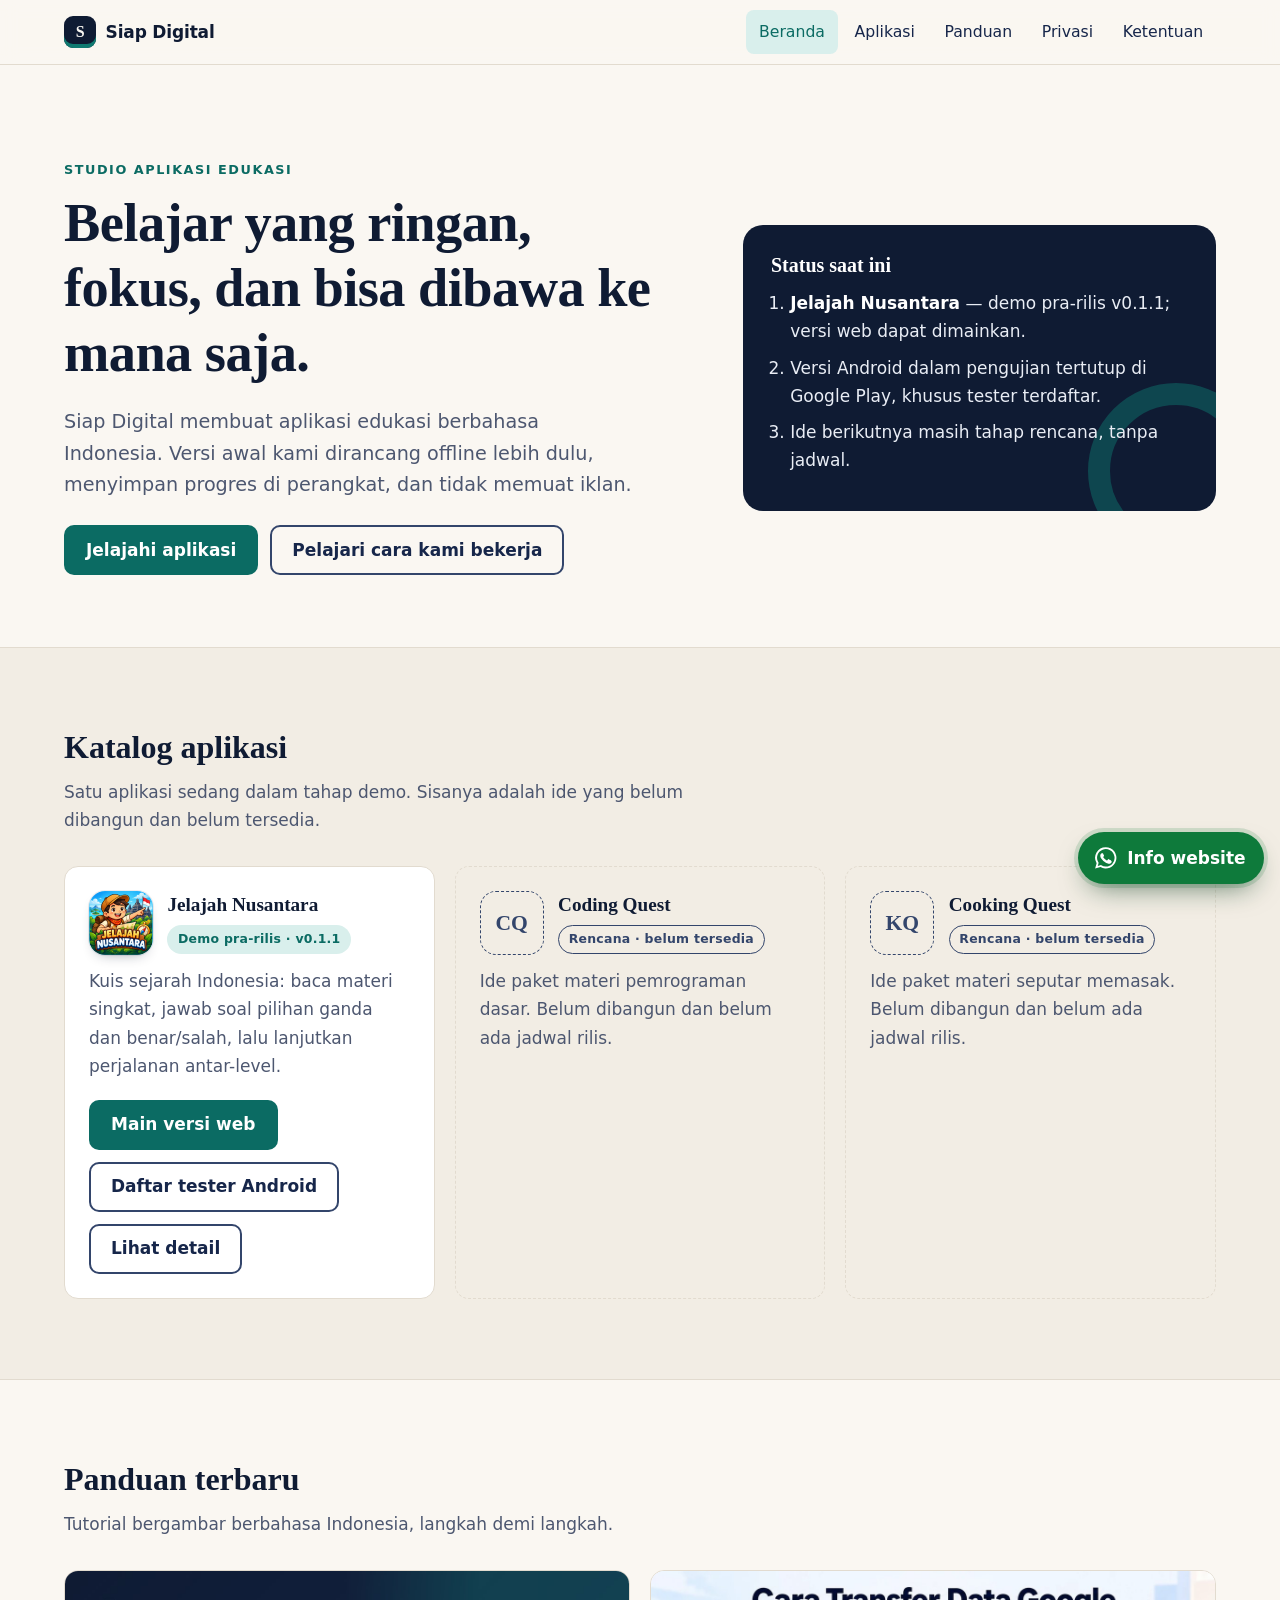
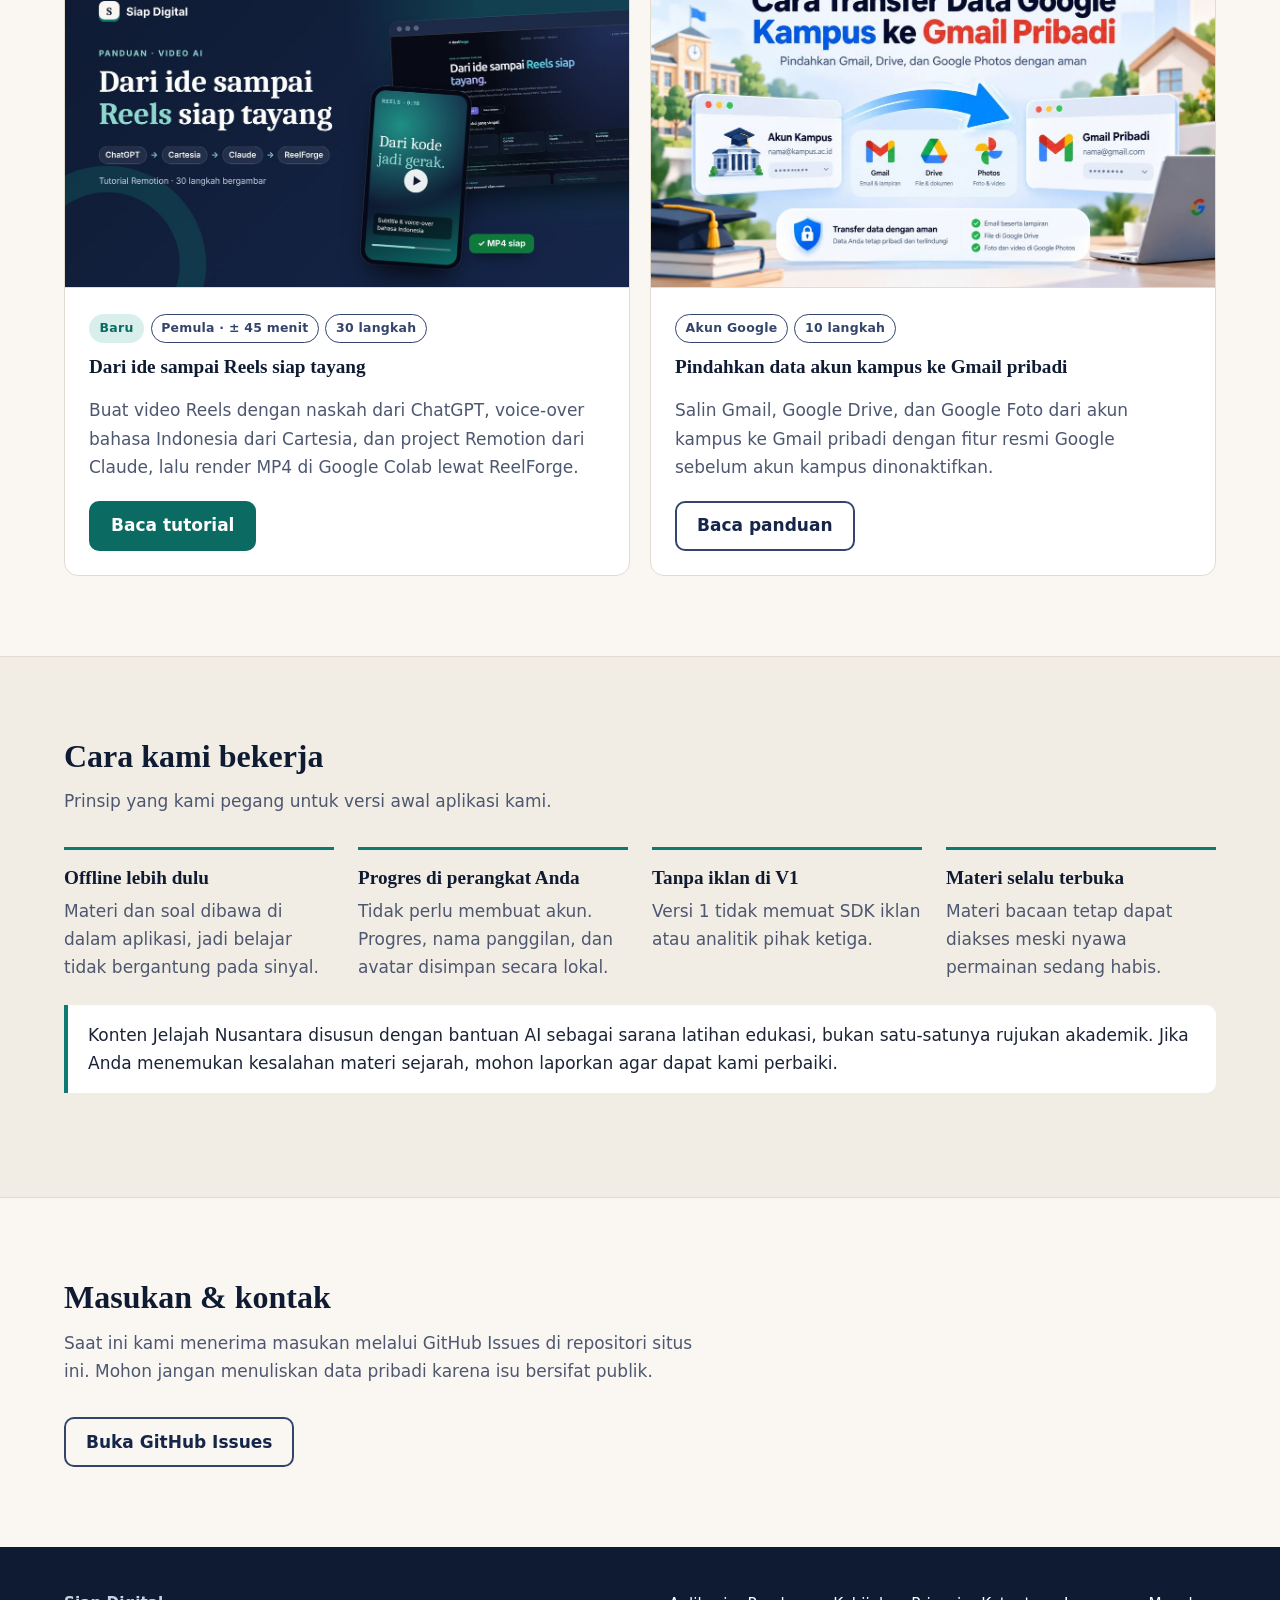
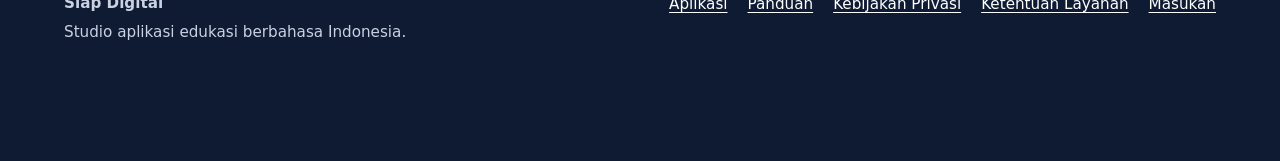
==== index.html @ 20dbc019 "Add Remotion ReelForge tutorial and guide hub Port the illustrated tutorial from sodikinnaa/remotion" ====
<!doctype html>
<html lang="id">
<head>
  <meta charset="utf-8">
  <meta name="viewport" content="width=device-width, initial-scale=1">
  <title>Siap Digital — Studio aplikasi edukasi</title>
  <meta name="description" content="Siap Digital membangun aplikasi edukasi yang ringan, bisa dipakai offline, dan tanpa iklan pada versi awalnya. Aplikasi pertama: Jelajah Nusantara, versi web dapat dimainkan; versi Android dalam pengujian tertutup.">
  <meta name="theme-color" content="#0f1b33">
  <link rel="icon" href="assets/img/favicon.svg" type="image/svg+xml">
  <link rel="stylesheet" href="assets/css/style.css">
  <script src="assets/js/main.js" defer></script>
</head>
<body>
  <a class="skip-link" href="#konten">Lewati ke konten</a>

  <header class="site-header">
    <nav class="container nav" aria-label="Navigasi utama">
      <a class="brand" href="./"><span class="brand-mark" aria-hidden="true">S</span>Siap Digital</a>
      <button class="nav-toggle" type="button" aria-expanded="false" aria-controls="nav-links">Menu</button>
      <ul class="nav-links" id="nav-links">
        <li><a href="./" aria-current="page">Beranda</a></li>
        <li><a href="apps/">Aplikasi</a></li>
        <li><a href="panduan/">Panduan</a></li>
        <li><a href="privacy/">Privasi</a></li>
        <li><a href="terms/">Ketentuan</a></li>
      </ul>
    </nav>
  </header>

  <main id="konten">
    <section class="hero">
      <div class="container hero-grid">
        <div>
          <span class="eyebrow">Studio aplikasi edukasi</span>
          <h1>Belajar yang ringan, fokus, dan bisa dibawa ke mana saja.</h1>
          <p class="lead">Siap Digital membuat aplikasi edukasi berbahasa Indonesia. Versi awal kami dirancang offline lebih dulu, menyimpan progres di perangkat, dan tidak memuat iklan.</p>
          <div class="btn-row">
            <a class="btn btn-primary" href="apps/">Jelajahi aplikasi</a>
            <a class="btn btn-secondary" href="#cara-kami-bekerja">Pelajari cara kami bekerja</a>
          </div>
        </div>
        <aside class="hero-panel" aria-labelledby="status-heading">
          <h2 id="status-heading">Status saat ini</h2>
          <ol>
            <li><strong>Jelajah Nusantara</strong> — demo pra-rilis v0.1.1; versi web dapat dimainkan.</li>
            <li>Versi Android dalam pengujian tertutup di Google Play, khusus tester terdaftar.</li>
            <li>Ide berikutnya masih tahap rencana, tanpa jadwal.</li>
          </ol>
        </aside>
      </div>
    </section>

    <section class="section section-alt" id="aplikasi" aria-labelledby="katalog-heading">
      <div class="container">
        <div class="section-head">
          <h2 id="katalog-heading">Katalog aplikasi</h2>
          <p>Satu aplikasi sedang dalam tahap demo. Sisanya adalah ide yang belum dibangun dan belum tersedia.</p>
        </div>
        <div class="catalogue">
          <article class="card">
            <div class="card-top">
              <img class="app-icon" src="assets/img/jelajah-nusantara-icon-512.png" width="64" height="64" alt="Ikon aplikasi Jelajah Nusantara" loading="lazy" decoding="async">
              <div>
                <h3>Jelajah Nusantara</h3>
                <span class="badge badge-demo">Demo pra-rilis · v0.1.1</span>
              </div>
            </div>
            <p>Kuis sejarah Indonesia: baca materi singkat, jawab soal pilihan ganda dan benar/salah, lalu lanjutkan perjalanan antar-level.</p>
            <div class="btn-row">
              <a class="btn btn-primary" href="https://eduquest.siapdigital.id/">Main versi web</a>
              <a class="btn btn-secondary" href="apps/jelajah-nusantara/#daftar-tester">Daftar tester Android</a>
              <a class="btn btn-secondary" href="apps/jelajah-nusantara/">Lihat detail</a>
            </div>
          </article>

          <article class="card is-planned">
            <div class="card-top">
              <span class="app-mark muted" aria-hidden="true">CQ</span>
              <div>
                <h3>Coding Quest</h3>
                <span class="badge badge-plan">Rencana · belum tersedia</span>
              </div>
            </div>
            <p>Ide paket materi pemrograman dasar. Belum dibangun dan belum ada jadwal rilis.</p>
          </article>

          <article class="card is-planned">
            <div class="card-top">
              <span class="app-mark muted" aria-hidden="true">KQ</span>
              <div>
                <h3>Cooking Quest</h3>
                <span class="badge badge-plan">Rencana · belum tersedia</span>
              </div>
            </div>
            <p>Ide paket materi seputar memasak. Belum dibangun dan belum ada jadwal rilis.</p>
          </article>
        </div>
      </div>
    </section>

    <section class="section" id="panduan" aria-labelledby="panduan-heading">
      <div class="container">
        <div class="section-head">
          <h2 id="panduan-heading">Panduan terbaru</h2>
          <p>Tutorial bergambar berbahasa Indonesia, langkah demi langkah.</p>
        </div>
        <div class="catalogue">
          <article class="card guide-card">
            <img src="assets/img/panduan/remotion-reelforge/sampul-remotion-reelforge.jpg" width="1200" height="675" alt="Sampul tutorial Remotion: alur ChatGPT, Cartesia, Claude, dan ReelForge menjadi video Reels" loading="lazy" decoding="async">
            <div class="guide-card-body">
              <ul class="guide-meta" aria-label="Info panduan">
                <li><span class="badge badge-demo">Baru</span></li>
                <li><span class="badge badge-plan">Pemula · ± 45 menit</span></li>
                <li><span class="badge badge-plan">30 langkah</span></li>
              </ul>
              <h3>Dari ide sampai Reels siap tayang</h3>
              <p>Buat video Reels dengan naskah dari ChatGPT, voice-over bahasa Indonesia dari Cartesia, dan project Remotion dari Claude, lalu render MP4 di Google Colab lewat ReelForge.</p>
              <div class="btn-row">
                <a class="btn btn-primary" href="panduan/remotion-reelforge/">Baca tutorial</a>
              </div>
            </div>
          </article>

          <article class="card guide-card">
            <img src="assets/img/panduan/transfer-konten-google/sampul-transfer-konten-google.jpg" width="1200" height="675" alt="Sampul panduan: data Gmail, Drive, dan Photos berpindah dari akun kampus ke Gmail pribadi" loading="lazy" decoding="async">
            <div class="guide-card-body">
              <ul class="guide-meta" aria-label="Info panduan">
                <li><span class="badge badge-plan">Akun Google</span></li>
                <li><span class="badge badge-plan">10 langkah</span></li>
              </ul>
              <h3>Pindahkan data akun kampus ke Gmail pribadi</h3>
              <p>Salin Gmail, Google Drive, dan Google Foto dari akun kampus ke Gmail pribadi dengan fitur resmi Google sebelum akun kampus dinonaktifkan.</p>
              <div class="btn-row">
                <a class="btn btn-secondary" href="panduan/transfer-konten-google/">Baca panduan</a>
              </div>
            </div>
          </article>
        </div>
      </div>
    </section>

    <section class="section section-alt" id="cara-kami-bekerja" aria-labelledby="cara-heading">
      <div class="container">
        <div class="section-head">
          <h2 id="cara-heading">Cara kami bekerja</h2>
          <p>Prinsip yang kami pegang untuk versi awal aplikasi kami.</p>
        </div>
        <ul class="principles">
          <li>
            <h3>Offline lebih dulu</h3>
            <p>Materi dan soal dibawa di dalam aplikasi, jadi belajar tidak bergantung pada sinyal.</p>
          </li>
          <li>
            <h3>Progres di perangkat Anda</h3>
            <p>Tidak perlu membuat akun. Progres, nama panggilan, dan avatar disimpan secara lokal.</p>
          </li>
          <li>
            <h3>Tanpa iklan di V1</h3>
            <p>Versi 1 tidak memuat SDK iklan atau analitik pihak ketiga.</p>
          </li>
          <li>
            <h3>Materi selalu terbuka</h3>
            <p>Materi bacaan tetap dapat diakses meski nyawa permainan sedang habis.</p>
          </li>
        </ul>
        <div class="callout">
          <p>Konten Jelajah Nusantara disusun dengan bantuan AI sebagai sarana latihan edukasi, bukan satu-satunya rujukan akademik. Jika Anda menemukan kesalahan materi sejarah, mohon laporkan agar dapat kami perbaiki.</p>
        </div>
      </div>
    </section>

    <section class="section" id="kontak" aria-labelledby="kontak-heading">
      <div class="container">
        <div class="section-head">
          <h2 id="kontak-heading">Masukan &amp; kontak</h2>
          <p>Saat ini kami menerima masukan melalui GitHub Issues di repositori situs ini. Mohon jangan menuliskan data pribadi karena isu bersifat publik.</p>
        </div>
        <a class="btn btn-secondary" href="https://github.com/sodikinnaa/siapdigital.id/issues">Buka GitHub Issues</a>
      </div>
    </section>
  </main>

  <a class="wa-float" href="https://wa.me/62895353557327?text=Halo%20Admin%20Siap%20Digital%2C%20saya%20ingin%20informasi%20lebih%20lanjut%20terkait%20website%20siapdigital.id." target="_blank" rel="noopener" aria-label="Chat WhatsApp Siap Digital untuk info website"><svg class="wa-icon" viewBox="0 0 24 24" aria-hidden="true" focusable="false"><path fill="currentColor" d="M12 2a10 10 0 0 0-8.6 15.1L2 22l5-1.3A10 10 0 1 0 12 2Zm0 18.2a8.2 8.2 0 0 1-4.2-1.2l-.3-.2-3 .8.8-2.9-.2-.3A8.2 8.2 0 1 1 12 20.2Zm4.5-6.1c-.2-.1-1.5-.7-1.7-.8-.2-.1-.4-.1-.6.1l-.8 1c-.1.2-.3.2-.5.1a6.7 6.7 0 0 1-3.3-2.9c-.2-.4.2-.4.7-1.3.1-.2 0-.3 0-.4l-.8-1.8c-.2-.5-.4-.4-.6-.4h-.5a1 1 0 0 0-.7.3 3 3 0 0 0-.9 2.2 5.2 5.2 0 0 0 1.1 2.7 11.8 11.8 0 0 0 4.5 4c1.7.7 2.3.8 3.2.6.5-.1 1.5-.6 1.7-1.2.2-.6.2-1.1.1-1.2l-.5-.3Z"/></svg><span class="wa-float-text">Info website</span></a>

  <footer class="site-footer">
    <div class="container footer-grid">
      <div>
        <p><strong>Siap Digital</strong></p>
        <p>Studio aplikasi edukasi berbahasa Indonesia.</p>
      </div>
      <ul class="footer-links">
        <li><a href="apps/">Aplikasi</a></li>
        <li><a href="panduan/">Panduan</a></li>
        <li><a href="privacy/">Kebijakan Privasi</a></li>
        <li><a href="terms/">Ketentuan Layanan</a></li>
        <li><a href="https://github.com/sodikinnaa/siapdigital.id/issues">Masukan</a></li>
      </ul>
    </div>
  </footer>
</body>
</html>
---- assets/css/style.css ----
/* Siap Digital — stylesheet tanpa dependensi */
:root {
  --navy-900: #0f1b33;
  --navy-800: #16264a;
  --navy-600: #33456b;
  --ink: #1b2436;
  --muted: #4d5770;
  --paper: #faf7f2;
  --paper-2: #f2ede4;
  --line: #e2dbcf;
  --teal-700: #0b6b63;
  --teal-600: #0f7a71;
  --teal-100: #d9efec;
  --amber-100: #fbefd5;
  --amber-800: #7a4b00;
  --radius: 14px;
  --max: 72rem;
  --font: system-ui, -apple-system, "Segoe UI", Roboto, "Noto Sans", Ubuntu, sans-serif;
  --serif: Georgia, "Iowan Old Style", "Times New Roman", serif;
}

*, *::before, *::after { box-sizing: border-box; }
html { -webkit-text-size-adjust: 100%; scroll-behavior: smooth; scroll-padding-top: 5rem; }
@media (prefers-reduced-motion: reduce) { html { scroll-behavior: auto; } * { transition: none !important; } }

body {
  margin: 0;
  font-family: var(--font);
  font-size: 1.0625rem;
  line-height: 1.65;
  color: var(--ink);
  background: var(--paper);
  overflow-wrap: break-word;
}

img { max-width: 100%; height: auto; display: block; }
a { color: var(--teal-700); text-underline-offset: 3px; }
a:hover { color: var(--navy-800); }
:focus-visible { outline: 3px solid var(--teal-600); outline-offset: 3px; border-radius: 4px; }
/* Permukaan navy: cincin fokus terang (teal-100 di atas navy-900 ≈ 14:1) */
.site-footer :focus-visible,
.hero-panel :focus-visible { outline-color: var(--teal-100); }

.sr-only {
  position: absolute !important; width: 1px; height: 1px; padding: 0; margin: -1px;
  overflow: hidden; clip: rect(0, 0, 0, 0); clip-path: inset(50%); white-space: nowrap; border: 0;
}

h1, h2, h3 { font-family: var(--serif); color: var(--navy-900); line-height: 1.2; font-weight: 700; }
h1 { font-size: clamp(2.1rem, 5vw, 3.4rem); letter-spacing: -0.01em; margin: 0 0 1rem; }
h2 { font-size: clamp(1.5rem, 3vw, 2rem); margin: 0 0 .75rem; }
h3 { font-size: 1.2rem; margin: 0 0 .5rem; }

.container { width: min(100% - 2.5rem, var(--max)); margin-inline: auto; }
.narrow { width: min(100% - 2.5rem, 46rem); margin-inline: auto; }

.skip-link {
  position: absolute; left: 1rem; top: -4rem; z-index: 100;
  background: var(--navy-900); color: #fff; padding: .6rem 1rem; border-radius: 8px;
}
.skip-link:focus { top: 1rem; color: #fff; }

/* Header & navigasi */
.site-header {
  position: sticky; top: 0; z-index: 50;
  background: rgba(250, 247, 242, .94);
  backdrop-filter: saturate(150%) blur(8px);
  border-bottom: 1px solid var(--line);
}
.nav {
  display: flex; flex-wrap: wrap; align-items: center; justify-content: space-between;
  gap: .25rem 1rem; min-height: 4rem; padding-block: .25rem;
}
.brand { display: inline-flex; align-items: center; gap: .6rem; font-weight: 700; color: var(--navy-900); text-decoration: none; letter-spacing: -.01em; }
.brand-mark {
  width: 2rem; height: 2rem; border-radius: 9px; display: grid; place-items: center;
  background: var(--navy-900); color: var(--paper); font-family: var(--serif); font-size: 1rem;
  box-shadow: inset 0 -4px 0 var(--teal-600);
}
.nav-toggle {
  display: none; background: none; border: 1px solid var(--navy-600); border-radius: 8px;
  min-height: 44px; min-width: 44px; padding: .45rem .9rem; font: inherit; font-weight: 600;
  color: var(--navy-900); cursor: pointer;
}
.nav-toggle[aria-expanded="true"] { background: var(--paper-2); }
.nav-links { display: flex; flex-wrap: wrap; gap: .25rem; list-style: none; margin: 0; padding: 0; }
.nav-links a {
  display: flex; align-items: center; min-height: 44px; padding: .5rem .8rem; border-radius: 8px;
  color: var(--navy-800); text-decoration: none; font-weight: 500; font-size: .98rem; line-height: 1.3;
}
.nav-links a:hover { background: var(--paper-2); }
.nav-links a[aria-current="page"] { background: var(--teal-100); color: var(--teal-700); }

/* Dropdown di-anchor ke .site-header (position: sticky = elemen terposisi),
   sehingga lebarnya penuh selebar viewport dan muncul tepat di bawah header. */
@media (max-width: 760px) {
  .js .nav-toggle { display: inline-flex; align-items: center; }
  .js .nav-links {
    display: none; position: absolute; left: 0; right: 0; top: 100%;
    flex-direction: column; flex-wrap: nowrap; gap: .15rem;
    padding: .5rem 1.25rem 1rem; background: var(--paper);
    border-bottom: 1px solid var(--line);
    box-shadow: 0 14px 24px -18px rgba(15, 27, 51, .45);
  }
  .js .nav-links.open { display: flex; }
}

/* Tombol */
.btn {
  display: inline-flex; align-items: center; justify-content: center; gap: .5rem;
  padding: .8rem 1.25rem; border-radius: 10px; font-weight: 600; text-decoration: none;
  border: 2px solid transparent; line-height: 1.2; min-height: 44px; text-align: center;
}
.btn-primary { background: var(--teal-700); color: #fff; }
.btn-primary:hover { background: var(--navy-800); color: #fff; }
.btn-secondary { background: transparent; color: var(--navy-800); border-color: var(--navy-600); }
.btn-secondary:hover { background: var(--navy-900); color: #fff; border-color: var(--navy-900); }
.btn-row { display: flex; flex-wrap: wrap; gap: .75rem; margin-top: 1.5rem; }

/* Hero */
.hero { padding: clamp(3rem, 8vw, 6rem) 0 clamp(2.5rem, 6vw, 4.5rem); }
.hero-grid { display: grid; grid-template-columns: 1.3fr 1fr; gap: clamp(2rem, 5vw, 4rem); align-items: center; }
.eyebrow {
  display: block; font-size: .8rem; font-weight: 700; letter-spacing: .12em; text-transform: uppercase;
  line-height: 1.4; color: var(--teal-700); margin: 0 0 .75rem;
}
.lead { font-size: 1.2rem; color: var(--muted); max-width: 36rem; }
.hero-panel {
  background: var(--navy-900); color: #e9edf5; border-radius: 20px; padding: 1.75rem;
  position: relative; overflow: hidden;
}
.hero-panel::after {
  content: ""; position: absolute; right: -3rem; bottom: -3rem; width: 11rem; height: 11rem;
  border-radius: 50%; border: 22px solid rgba(15, 122, 113, .45);
}
.hero-panel h2 { color: #fff; font-size: 1.25rem; }
.hero-panel ol { margin: 0; padding-left: 1.2rem; position: relative; z-index: 1; }
.hero-panel li { margin: .55rem 0; }
.hero-panel li strong { color: #fff; }
@media (max-width: 860px) { .hero-grid { grid-template-columns: 1fr; } }

/* Section */
.section { padding: clamp(3rem, 7vw, 5rem) 0; border-top: 1px solid var(--line); }
.section-alt { background: var(--paper-2); }
.section-head { max-width: 40rem; margin-bottom: 2rem; }
.section-head p { color: var(--muted); margin: 0; }

/* Katalog */
/* auto-fit: 3 kartu mengisi lebar penuh di desktop (auto-fill menyisakan kolom kosong ke-4 di ~1280px) */
.catalogue { display: grid; gap: 1.25rem; grid-template-columns: repeat(auto-fit, minmax(min(17rem, 100%), 1fr)); }
.card {
  background: #fff; border: 1px solid var(--line); border-radius: var(--radius); padding: 1.5rem;
  display: flex; flex-direction: column; gap: .75rem;
}
.card.is-planned { background: transparent; border-style: dashed; }
/* wrap: di kartu sempit (~360px) badge nowrap tidak muat di samping ikon, jadi turun ke bawah */
.card-top { display: flex; flex-wrap: wrap; align-items: center; gap: .9rem; }
/* .doc .card h2 mengalahkan .doc h2 (apps/index.html memakai main.doc) */
.card h2, .card h3, .doc .card h2 { font-size: 1.2rem; margin: 0 0 .4rem; }
.card p { margin: 0; color: var(--muted); }
.card .btn-row { margin-top: auto; padding-top: .5rem; }

.app-mark {
  flex: none; width: 4rem; height: 4rem; border-radius: 16px; display: grid; place-items: center;
  font-family: var(--serif); font-weight: 700; font-size: 1.35rem; color: #fff;
  background: linear-gradient(140deg, var(--teal-600), var(--navy-800));
  box-shadow: inset 0 -5px 0 rgba(0, 0, 0, .18);
}
.app-mark.lg { width: 7rem; height: 7rem; border-radius: 26px; font-size: 2.3rem; }
.app-mark.muted { background: var(--paper-2); color: var(--navy-600); border: 1px dashed var(--navy-600); box-shadow: none; }
/* Ikon aplikasi asli (identitas aplikasi, bukan logo Siap Digital) */
.app-icon {
  flex: none; width: 4rem; height: 4rem; border-radius: 16px; object-fit: cover;
  box-shadow: 0 0 0 1px rgba(15, 27, 51, .08), 0 6px 14px -8px rgba(15, 27, 51, .45);
}
.app-icon.lg { width: 7rem; height: 7rem; border-radius: 26px; }

.badge {
  display: inline-block; font-size: .78rem; font-weight: 700; letter-spacing: .02em;
  padding: .2rem .6rem; border-radius: 999px; border: 1px solid currentColor; white-space: nowrap;
}
.badge-demo { color: var(--teal-700); background: var(--teal-100); border-color: transparent; }
.badge-plan { color: var(--navy-600); }
.badge-warn { color: var(--amber-800); background: var(--amber-100); border-color: transparent; }

/* Prinsip */
.principles { display: grid; gap: 1.5rem; grid-template-columns: repeat(auto-fit, minmax(14rem, 1fr)); list-style: none; padding: 0; margin: 0; }
.principles li { border-top: 3px solid var(--teal-600); padding-top: 1rem; }
.principles p { margin: 0; color: var(--muted); }

/* Callout & placeholder */
.callout {
  border-left: 4px solid var(--teal-600); background: #fff; padding: 1rem 1.25rem;
  border-radius: 0 10px 10px 0; margin: 1.5rem 0;
}
.callout.warn { border-left-color: #b26b00; background: var(--amber-100); }
.callout p:last-child { margin-bottom: 0; }
.callout p:first-child { margin-top: 0; }
.placeholder {
  background: var(--amber-100); color: var(--amber-800); font-weight: 700;
  padding: .05rem .4rem; border-radius: 4px; border: 1px dashed #b26b00;
}

/* Dokumen hukum / prosa */
.doc { padding: clamp(2.5rem, 6vw, 4rem) 0 4rem; }
.doc h2 { margin-top: 2.5rem; font-size: 1.45rem; }
.doc h3 { margin-top: 1.5rem; }
.doc ul, .doc ol { padding-left: 1.3rem; }
.doc li { margin: .35rem 0; }
.doc p, .doc li, .doc dd, .toc a { overflow-wrap: anywhere; }
.meta { color: var(--muted); font-size: .95rem; }
.toc { background: #fff; border: 1px solid var(--line); border-radius: var(--radius); padding: 1rem 1.25rem; margin: 1.5rem 0; }
.toc ol { margin: .25rem 0 0; }

table { width: 100%; border-collapse: collapse; margin: 1rem 0; font-size: .97rem; background: #fff; }
th, td { text-align: left; padding: .65rem .75rem; border: 1px solid var(--line); vertical-align: top; }
th { background: var(--paper-2); color: var(--navy-900); }
caption { text-align: left; }
.table-wrap { overflow-x: auto; margin: 1rem 0; }
.table-wrap table { margin: 0; min-width: 18rem; }

/* Halaman aplikasi */
.app-hero { display: flex; gap: 1.5rem; align-items: center; flex-wrap: wrap; margin-bottom: 1rem; }
.feature-graphic { margin: 1.75rem 0; }
.feature-graphic img {
  width: 100%; aspect-ratio: 1024 / 500; object-fit: cover;
  border-radius: var(--radius); border: 1px solid var(--line); background: var(--paper-2);
}
.feature-graphic figcaption { margin-top: .5rem; color: var(--muted); font-size: .9rem; }
.facts { display: grid; grid-template-columns: max-content 1fr; gap: .4rem 1.25rem; margin: 1.5rem 0; }
.facts dt { font-weight: 700; color: var(--navy-900); }
.facts dd { margin: 0; color: var(--muted); min-width: 0; }
@media (max-width: 520px) { .facts { grid-template-columns: 1fr; } .facts dd { margin-bottom: .5rem; } }

/* Formulir tester: atribut hidden harus menang atas display milik komponen */
[hidden] { display: none !important; }
.tester { margin-top: 2.5rem; padding-top: .5rem; border-top: 1px solid var(--line); }
.steps li { margin: .5rem 0; }
.tester-form {
  display: grid; gap: 1.25rem; margin: 1.5rem 0; padding: 1.5rem;
  background: #fff; border: 1px solid var(--line); border-radius: var(--radius);
}
.field { display: grid; gap: .35rem; }
.field label { font-weight: 700; color: var(--navy-900); }
.field .req, .field .opt { font-weight: 500; color: var(--muted); }
.field input, .field textarea {
  width: 100%; min-height: 44px; padding: .65rem .8rem; font: inherit; color: var(--ink);
  background: #fff; border: 1px solid var(--navy-600); border-radius: 10px;
}
.field textarea { resize: vertical; min-height: 7rem; }
.field input[aria-invalid="true"] { border: 2px solid #a12a1f; }
.field-help, .form-note { margin: 0; color: var(--muted); font-size: .93rem; }
.field-error { margin: 0; color: #a12a1f; font-weight: 600; font-size: .93rem; }
.tester-form .btn { justify-self: start; cursor: pointer; font: inherit; font-weight: 600; }
.form-status p { margin: 0; }
@media (max-width: 520px) { .tester-form { padding: 1.1rem; } .tester-form .btn { justify-self: stretch; } }

/* Panduan bergambar */
.guide-steps { list-style: none; margin: 0; padding: 0; display: grid; gap: clamp(2.5rem, 6vw, 4rem); }
.guide-step {
  display: grid; grid-template-columns: minmax(0, 1fr) minmax(0, 1.6fr);
  gap: clamp(1.25rem, 4vw, 2.5rem); align-items: start;
}
.guide-text { min-width: 0; }
.guide-text p { margin: 0 0 .75rem; }
.step-no {
  display: inline-grid; place-items: center; width: 2.4rem; height: 2.4rem; margin-bottom: .75rem;
  border-radius: 50%; background: var(--teal-700); color: #fff; font-weight: 700;
}
.step-note { color: var(--muted); font-size: .95rem; }
.guide-shot { margin: 0; min-width: 0; }
.guide-shot a { display: block; border-radius: var(--radius); }
.guide-shot img {
  width: 100%; border-radius: var(--radius); border: 1px solid var(--line); background: #fff;
  box-shadow: 0 14px 28px -20px rgba(15, 27, 51, .55);
}
.guide-shot figcaption { margin-top: .5rem; color: var(--muted); font-size: .9rem; }
code {
  font-family: ui-monospace, SFMono-Regular, Menlo, Consolas, monospace; font-size: .9em;
  background: var(--paper-2); border: 1px solid var(--line); border-radius: 6px; padding: .05rem .35rem;
  overflow-wrap: anywhere;
}
@media (max-width: 860px) { .guide-step { grid-template-columns: 1fr; } }

/* Sampul panduan */
.guide-cover { margin-top: clamp(2rem, 5vw, 3rem); margin-bottom: 0; }
.guide-cover img {
  width: 100%; border-radius: 20px; border: 1px solid var(--line); background: var(--paper-2);
  box-shadow: 0 24px 40px -28px rgba(15, 27, 51, .6);
}

/* Panduan: beberapa tangkapan layar per langkah, catatan di dalam langkah */
.guide-media { display: grid; gap: 1.25rem; min-width: 0; }
/* Dua tangkapan layar: teks langkah tetap terlihat saat gambar digulir (desktop) */
@media (min-width: 861px) {
  .guide-step:has(> .guide-media) > .guide-text { position: sticky; top: 5.5rem; }
}
.guide-text .callout { margin: .25rem 0 .75rem; font-size: .97rem; }
.guide-text .callout p { margin: 0; }

/* Kebutuhan tutorial: lima kolom muat dalam satu baris di desktop */
.principles.requirements { grid-template-columns: repeat(auto-fit, minmax(min(11.5rem, 100%), 1fr)); }

/* Alur produksi */
.flow {
  list-style: none; margin: 0; padding: 0; display: grid; gap: 1rem;
  grid-template-columns: repeat(auto-fit, minmax(min(13rem, 100%), 1fr));
}
.flow li {
  background: #fff; border: 1px solid var(--line); border-top: 4px solid var(--teal-600);
  border-radius: var(--radius); padding: 1.25rem;
}
.flow-label {
  display: block; margin-bottom: .35rem; font-size: .78rem; font-weight: 700;
  letter-spacing: .1em; text-transform: uppercase; color: var(--teal-700);
}
.flow h3 { margin: 0 0 .35rem; }
.flow p { margin: 0; color: var(--muted); }

/* Daftar isi panduan */
.guide-toc {
  list-style: none; margin: 0; padding: 0; display: grid; gap: .75rem;
  grid-template-columns: repeat(auto-fit, minmax(min(16rem, 100%), 1fr));
}
.guide-toc a {
  display: grid; align-content: start; gap: .15rem; height: 100%; padding: .9rem 1.1rem; border-radius: var(--radius);
  background: #fff; border: 1px solid var(--line); color: var(--navy-900); text-decoration: none;
}
.guide-toc a:hover { border-color: var(--teal-600); background: var(--teal-100); color: var(--navy-900); }
.toc-part { font-size: .78rem; font-weight: 700; letter-spacing: .08em; text-transform: uppercase; color: var(--teal-700); }
.toc-title { font-weight: 700; line-height: 1.35; }
.toc-steps { font-size: .9rem; color: var(--muted); }
.back-link { display: inline-flex; align-items: center; min-height: 44px; margin-top: 1.5rem; font-weight: 600; }

/* Kartu panduan (beranda & katalog panduan) */
.guide-card { padding: 0; overflow: hidden; gap: 0; }
.guide-card > img { width: 100%; aspect-ratio: 16 / 9; object-fit: cover; background: var(--paper-2); border-bottom: 1px solid var(--line); }
.guide-card-body { display: flex; flex-direction: column; gap: .75rem; flex: 1; padding: 1.5rem; }
/* .card .guide-meta mengalahkan .doc ul / .doc li (panduan/index.html memakai main.doc) */
.card .guide-meta { display: flex; flex-wrap: wrap; gap: .4rem; list-style: none; margin: 0; padding: 0; }
.card .guide-meta li { margin: 0; }

/* Iklan */
.btn-wa { background: #0e7a3b; color: #fff; }
.btn-wa:hover { background: #0a5c2c; color: #fff; }
.wa-icon { width: 1.25rem; height: 1.25rem; flex: none; }
.promo-card {
  display: grid; gap: .75rem; justify-items: start; max-width: 44rem; margin-inline: auto;
  padding: clamp(1.25rem, 4vw, 2rem); background: #fff;
  border: 1px solid var(--line); border-top: 4px solid #0e7a3b; border-radius: var(--radius);
}
.promo-card h2, .promo-card p { margin: 0; }
@media (max-width: 520px) { .promo-card .btn { justify-self: stretch; } }

/* Popup iklan: kartu di tengah (desktop), bottom sheet (ponsel) */
.promo-dialog {
  width: min(100% - 2rem, 25rem); max-width: none; max-height: calc(100dvh - 2rem);
  padding: 0; border: 0; border-radius: 24px; overflow: hidden auto;
  background: #fff; color: var(--ink);
  box-shadow: 0 40px 80px -24px rgba(15, 27, 51, .6);
}
.promo-dialog[open] { display: block; animation: promo-pop .32s cubic-bezier(.2, .9, .3, 1.2); }
.promo-dialog::backdrop { background: rgba(15, 27, 51, .55); backdrop-filter: blur(4px); }
.promo-hero {
  height: 7.5rem; display: grid; place-items: center;
  background:
    radial-gradient(circle at 18% 120%, rgba(255, 255, 255, .28) 0 30%, transparent 31%),
    radial-gradient(circle at 92% -20%, rgba(255, 255, 255, .22) 0 28%, transparent 29%),
    linear-gradient(125deg, #1a4fd8 0%, #6a3de8 48%, #0f7a71 100%);
}
.promo-spark { width: 3.6rem; height: 3.6rem; filter: drop-shadow(0 6px 12px rgba(15, 27, 51, .35)); }
.promo-close-form { position: absolute; top: .65rem; right: .65rem; margin: 0; }
.promo-close {
  display: grid; place-items: center; width: 44px; height: 44px; padding: 0;
  border: 0; border-radius: 50%; cursor: pointer;
  background: rgba(255, 255, 255, .92); color: var(--navy-900);
  box-shadow: 0 4px 12px -4px rgba(15, 27, 51, .4);
}
.promo-close svg { width: 1.1rem; height: 1.1rem; }
.promo-close:hover { background: #fff; }
.promo-body { display: grid; gap: .7rem; padding: 1.4rem 1.5rem 1.25rem; }
.promo-body h2 { margin: 0; font-size: clamp(1.45rem, 5vw, 1.75rem); }
.promo-body p { margin: 0; color: var(--muted); }
.promo-tag {
  justify-self: start; font-size: .72rem; font-weight: 700; letter-spacing: .06em; text-transform: uppercase;
  color: var(--amber-800); background: var(--amber-100); padding: .15rem .55rem; border-radius: 999px;
}
.promo-points { list-style: none; margin: .1rem 0 .25rem; padding: 0; display: grid; gap: .4rem; }
.promo-points li { position: relative; padding-left: 1.75rem; font-size: .97rem; }
.promo-points li::before {
  content: ""; position: absolute; left: 0; top: .2rem; width: 1.15rem; height: 1.15rem; border-radius: 50%;
  background: #d9f2e3 url("data:image/svg+xml,%3Csvg xmlns='http://www.w3.org/2000/svg' viewBox='0 0 24 24'%3E%3Cpath d='M6 12.5l4 4 8-9' fill='none' stroke='%230e7a3b' stroke-width='3' stroke-linecap='round' stroke-linejoin='round'/%3E%3C/svg%3E") center / 70% no-repeat;
}
.promo-actions { display: grid; gap: .35rem; margin: 0; }
.promo-actions .btn { width: 100%; font-size: 1.02rem; min-height: 50px; }
.btn-later {
  min-height: 44px; border: 0; background: none; font: inherit; font-weight: 600; font-size: .95rem;
  color: var(--muted); cursor: pointer; border-radius: 10px;
}
.btn-later:hover { color: var(--navy-900); background: var(--paper-2); }
@keyframes promo-pop { from { opacity: 0; transform: translateY(12px) scale(.96); } to { opacity: 1; transform: none; } }
@keyframes promo-up { from { transform: translateY(100%); } to { transform: none; } }

@media (max-width: 560px) {
  .promo-dialog {
    width: 100%; margin: auto 0 0; max-height: 92dvh; border-radius: 24px 24px 0 0;
    padding-bottom: env(safe-area-inset-bottom, 0);
  }
  .promo-dialog[open] { animation: promo-up .34s cubic-bezier(.2, .8, .2, 1); }
  .promo-hero { height: 6rem; }
  .promo-hero::before {
    content: ""; position: absolute; top: .5rem; left: 50%; width: 2.5rem; height: 4px;
    margin-left: -1.25rem; border-radius: 4px; background: rgba(255, 255, 255, .6);
  }
  .promo-body { padding: 1.1rem 1.25rem 1rem; }
}
/* Layar pendek (ponsel miring): ringkas agar tombol WhatsApp tetap terlihat tanpa scroll */
@media (max-height: 520px) {
  .promo-hero { height: 3.25rem; }
  .promo-hero::before { display: none; }
  .promo-spark { width: 1.9rem; height: 1.9rem; }
  .promo-close-form { top: .3rem; right: .4rem; }
  .promo-close { width: 40px; height: 40px; }
  .promo-body { gap: .45rem; padding: .8rem 1.25rem .6rem; }
  .promo-body h2 { font-size: 1.3rem; }
  .promo-points { display: none; }
  .promo-actions .btn { min-height: 44px; }
}
@media (prefers-reduced-motion: reduce) { .promo-dialog[open] { animation: none; } }

/* Tombol WhatsApp melayang (semua halaman) */
.wa-float {
  position: fixed; z-index: 60;
  right: max(1rem, env(safe-area-inset-right, 0px)); bottom: max(1rem, env(safe-area-inset-bottom, 0px));
  display: inline-flex; align-items: center; gap: .55rem; min-height: 52px; padding: .7rem 1.15rem .7rem .95rem;
  border-radius: 999px; background: #0e7a3b; color: #fff; font-weight: 700; text-decoration: none;
  box-shadow: 0 12px 28px -10px rgba(10, 60, 30, .65), 0 0 0 4px rgba(14, 122, 59, .15);
  transition: transform .18s ease, background-color .18s ease;
}
.wa-float .wa-icon { width: 1.6rem; height: 1.6rem; }
.wa-float:hover { background: #0a5c2c; color: #fff; transform: translateY(-2px); }
.wa-float:focus-visible { outline-color: var(--navy-900); }
/* Ruang di bawah footer agar tombol tidak menutupi tautan terakhir */
body .site-footer { padding-bottom: 7rem; }
@media (max-width: 520px) {
  .wa-float { width: 56px; height: 56px; min-height: 0; padding: 0; justify-content: center; }
  .wa-float-text { display: none; }
  .wa-float .wa-icon { width: 1.9rem; height: 1.9rem; }
}

/* Footer */
.site-footer { background: var(--navy-900); color: #c9d1e2; padding: 2.5rem 0; font-size: .95rem; }
.site-footer a { color: #fff; }
.footer-grid { display: flex; flex-wrap: wrap; gap: 1.5rem 3rem; justify-content: space-between; }
.footer-links { list-style: none; margin: 0; padding: 0; display: flex; flex-wrap: wrap; gap: .5rem 1.25rem; }
.site-footer p { margin: .25rem 0; }
.footer-links a { display: inline-block; padding-block: .35rem; }

/* Cetak: dokumen hukum & halaman lain dicetak bersih, teks hitam di atas putih */
@media print {
  @page { margin: 2cm; }
  html { scroll-padding-top: 0; }
  body { background: #fff; color: #000; font-size: 11pt; line-height: 1.5; }
  .skip-link, .site-header, .nav-toggle, .site-footer, .toc, .btn-row, .tester-form, .promo-dialog, #gemini-pro, .wa-float, .back-link { display: none !important; }
  .doc { padding: 0; }
  .narrow, .container { width: auto; }
  h1, h2, h3, .eyebrow, .meta, .lead, .card p, .facts dt, .facts dd, th, a { color: #000 !important; }
  h1 { font-size: 22pt; }
  .doc h2 { font-size: 15pt; margin-top: 1.5rem; }
  h2, h3 { break-after: avoid; page-break-after: avoid; }
  p, li { orphans: 3; widows: 3; }
  tr, .callout, .card, .feature-graphic, .guide-step, .guide-shot, .flow li { break-inside: avoid; page-break-inside: avoid; }
  .callout, .callout.warn { background: none; border: 1px solid #000; border-left-width: 4px; border-radius: 0; }
  .placeholder, .badge { background: none !important; color: #000 !important; border: 1px solid #000; }
  table, th { background: none; }
  th, td { border-color: #000; }
  .table-wrap { overflow: visible; }
  a { text-decoration: underline; }
  .doc a[href^="http"]::after { content: " (" attr(href) ")"; font-size: .9em; overflow-wrap: anywhere; }
}
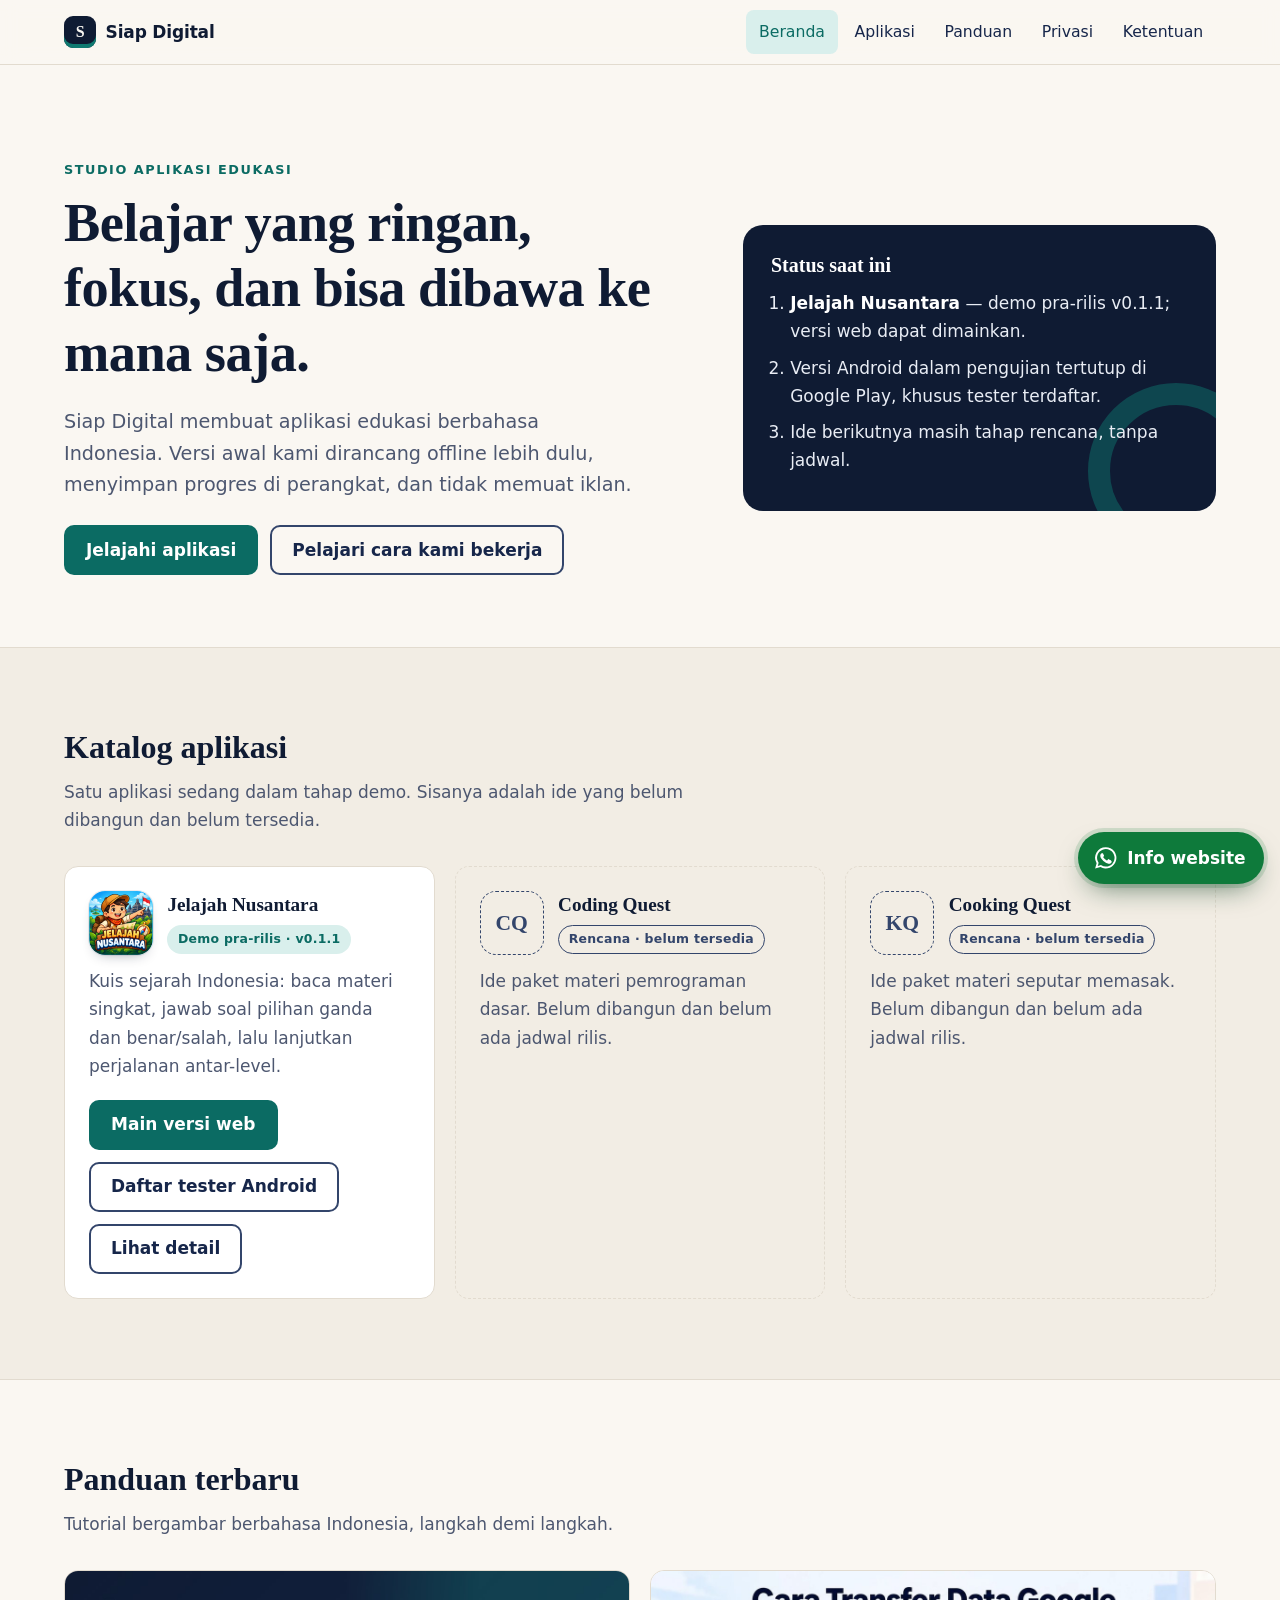
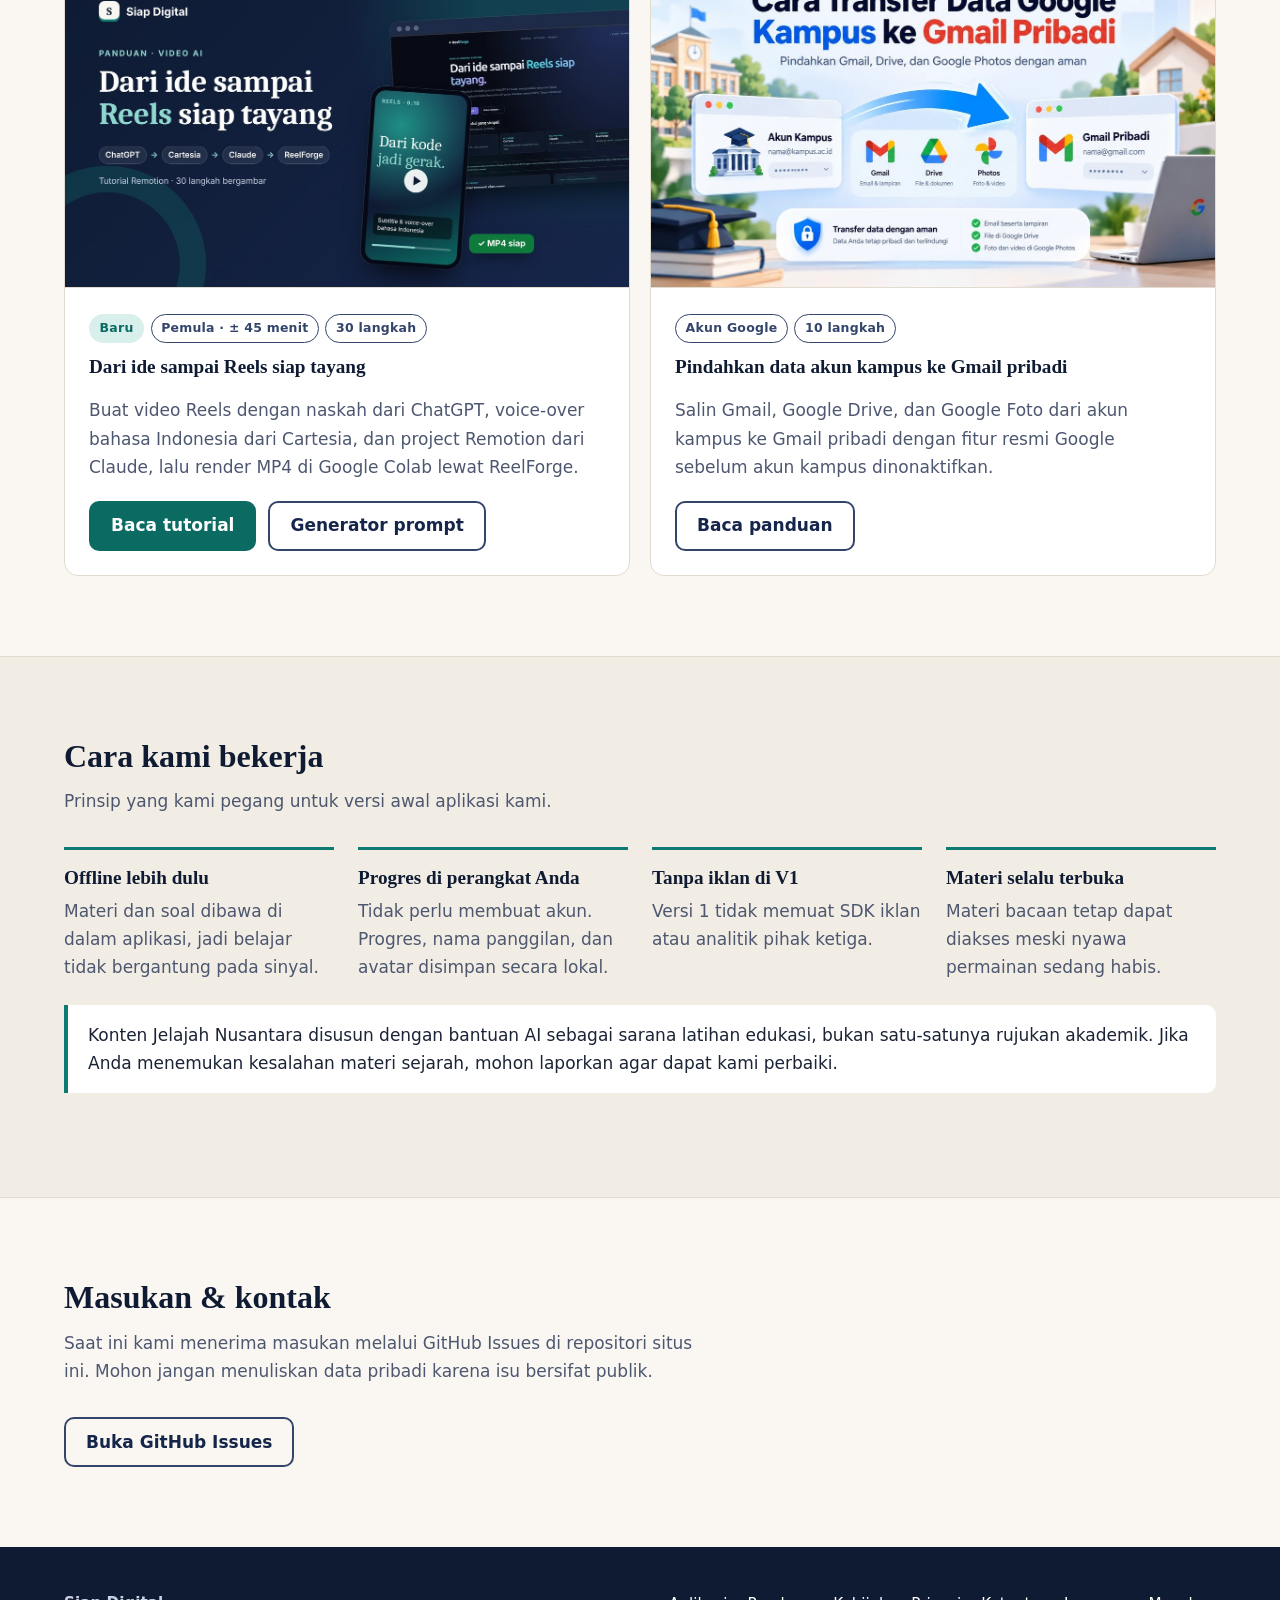
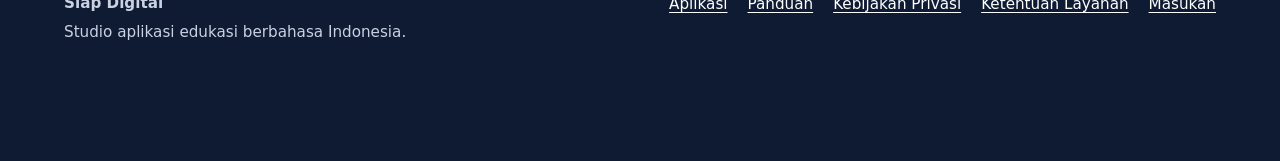
==== commit 2890a346: "Add ChatGPT and Claude prompt generator pages for ReelForge Port the ReelForge V5.4 prompt library (" ====
--- a/index.html
+++ b/index.html
@@ -117,6 +117,7 @@
               <p>Buat video Reels dengan naskah dari ChatGPT, voice-over bahasa Indonesia dari Cartesia, dan project Remotion dari Claude, lalu render MP4 di Google Colab lewat ReelForge.</p>
               <div class="btn-row">
                 <a class="btn btn-primary" href="panduan/remotion-reelforge/">Baca tutorial</a>
+                <a class="btn btn-secondary" href="panduan/remotion-reelforge/prompt-chatgpt/">Generator prompt</a>
               </div>
             </div>
           </article>
--- a/assets/css/style.css
+++ b/assets/css/style.css
@@ -297,6 +297,7 @@
 }
 .guide-text .callout { margin: .25rem 0 .75rem; font-size: .97rem; }
 .guide-text .callout p { margin: 0; }
+.guide-text > .btn { margin: 0 0 .75rem; }
 
 /* Kebutuhan tutorial: lima kolom muat dalam satu baris di desktop */
 .principles.requirements { grid-template-columns: repeat(auto-fit, minmax(min(11.5rem, 100%), 1fr)); }
@@ -339,6 +340,93 @@
 /* .card .guide-meta mengalahkan .doc ul / .doc li (panduan/index.html memakai main.doc) */
 .card .guide-meta { display: flex; flex-wrap: wrap; gap: .4rem; list-style: none; margin: 0; padding: 0; }
 .card .guide-meta li { margin: 0; }
+
+/* Generator prompt (ChatGPT & Claude) */
+.crumbs ol { display: flex; flex-wrap: wrap; gap: .25rem .5rem; list-style: none; margin: 0 0 1.25rem; padding: 0; font-size: .92rem; color: var(--muted); }
+.crumbs li + li::before { content: "›"; margin-right: .5rem; color: var(--navy-600); }
+.prompt-steps {
+  list-style: none; margin: 1.75rem 0 0; padding: 0; max-width: 36rem;
+  display: grid; gap: .75rem; grid-template-columns: repeat(2, minmax(0, 1fr));
+}
+.prompt-steps a {
+  display: flex; align-items: center; gap: .75rem; height: 100%; padding: .8rem 1rem;
+  border: 1px solid var(--line); border-radius: var(--radius); background: #fff;
+  color: var(--navy-900); text-decoration: none; line-height: 1.3;
+}
+.prompt-steps a:hover { border-color: var(--teal-600); color: var(--navy-900); }
+.prompt-steps a[aria-current="page"] { background: var(--teal-100); border-color: var(--teal-600); box-shadow: inset 0 0 0 1px var(--teal-600); }
+.prompt-steps small { display: block; color: var(--muted); font-size: .85rem; }
+.ps-no {
+  flex: none; display: grid; place-items: center; width: 2.1rem; height: 2.1rem; border-radius: 50%;
+  background: var(--navy-900); color: #fff; font-weight: 700;
+}
+.prompt-steps a[aria-current="page"] .ps-no { background: var(--teal-700); }
+@media (max-width: 420px) { .prompt-steps { grid-template-columns: 1fr; } }
+
+.prompt-grid {
+  display: grid; grid-template-columns: minmax(0, .95fr) minmax(0, 1.05fr);
+  gap: clamp(1.25rem, 3vw, 2rem); align-items: start;
+}
+.card.prompt-form { gap: 1.1rem; padding: clamp(1.25rem, 3vw, 1.75rem); }
+.prompt-form-head { display: flex; flex-wrap: wrap; align-items: center; justify-content: space-between; gap: .5rem 1rem; }
+.prompt-form-head h2 { margin: 0; font-size: 1.35rem; }
+.prompt-form-tools { display: flex; gap: .4rem; }
+.btn-ghost {
+  min-height: 44px; padding: .45rem .85rem; border: 1px solid var(--line); border-radius: 10px;
+  background: var(--paper); color: var(--navy-800); font: inherit; font-size: .92rem; font-weight: 600; cursor: pointer;
+}
+.btn-ghost:hover { border-color: var(--navy-600); background: var(--paper-2); }
+.field-row { display: grid; gap: 1rem; grid-template-columns: repeat(2, minmax(0, 1fr)); }
+.field-row > .field { align-content: start; }
+.field textarea[aria-invalid="true"] { border: 2px solid #a12a1f; }
+.chip-row { display: flex; flex-wrap: wrap; gap: .4rem; margin-top: .25rem; }
+.chip-toggle {
+  min-height: 44px; padding: .4rem .85rem; border-radius: 999px; border: 1px solid var(--line);
+  background: var(--paper); color: var(--navy-800); font: inherit; font-size: .9rem; cursor: pointer;
+}
+.chip-toggle::before { content: "+ "; color: var(--teal-700); font-weight: 700; }
+.chip-toggle:hover { border-color: var(--teal-600); }
+.chip-toggle[aria-pressed="true"] { background: var(--teal-100); border-color: var(--teal-600); color: var(--teal-700); font-weight: 600; }
+.chip-toggle[aria-pressed="true"]::before { content: "✓ "; }
+
+.prompt-panel {
+  position: sticky; top: 5.5rem; display: grid; gap: .9rem; padding: clamp(1.1rem, 3vw, 1.5rem);
+  border-radius: 20px; background: var(--navy-900); color: #e9edf5; overflow: hidden;
+  box-shadow: 0 30px 50px -32px rgba(15, 27, 51, .75);
+}
+.prompt-panel :focus-visible { outline-color: var(--teal-100); }
+.prompt-panel-head { display: flex; flex-wrap: wrap; align-items: end; justify-content: space-between; gap: .5rem 1rem; }
+.prompt-panel h2 { margin: 0; color: #fff; font-size: 1.3rem; }
+.prompt-kicker { display: block; font-size: .78rem; font-weight: 700; letter-spacing: .12em; text-transform: uppercase; color: #8fd8cf; }
+.prompt-count { font-size: .88rem; color: #aab8d2; font-variant-numeric: tabular-nums; }
+.prompt-text {
+  width: 100%; height: min(34rem, 62vh); min-height: 18rem; resize: vertical; padding: 1rem;
+  border: 1px solid rgba(255, 255, 255, .14); border-radius: 12px; background: #0a1428; color: #d6e2f5;
+  font: .82rem/1.6 ui-monospace, SFMono-Regular, Menlo, Consolas, monospace; white-space: pre-wrap;
+}
+.prompt-actions { display: flex; flex-wrap: wrap; gap: .6rem; }
+.btn-copy { background: #8fd8cf; color: var(--navy-900); cursor: pointer; font: inherit; font-weight: 700; min-width: 10rem; }
+.btn-copy:hover { background: #fff; color: var(--navy-900); }
+.btn-on-dark { color: #fff; border-color: rgba(255, 255, 255, .45); }
+.btn-on-dark:hover { background: #fff; color: var(--navy-900); border-color: #fff; }
+.prompt-status { margin: 0; min-height: 1.5em; color: #8fd8cf; font-weight: 600; font-size: .95rem; }
+.prompt-status.is-error { color: #ffd59e; }
+.prompt-note { margin: 0; color: #c9d1e2; font-size: .93rem; }
+.prompt-note code { background: rgba(255, 255, 255, .08); border-color: rgba(255, 255, 255, .16); color: #fff; }
+@media (max-width: 900px) {
+  .prompt-grid { grid-template-columns: 1fr; }
+  .prompt-panel { position: static; }
+}
+@media (max-width: 520px) { .field-row { grid-template-columns: 1fr; } .btn-copy { flex: 1 1 100%; } }
+
+.how-steps { counter-reset: how; }
+.how-steps li { counter-increment: how; }
+.how-steps h3::before {
+  content: counter(how); display: inline-grid; place-items: center; width: 1.8rem; height: 1.8rem; margin-right: .5rem;
+  border-radius: 50%; background: var(--teal-700); color: #fff; font: 700 .95rem var(--font); vertical-align: .1em;
+}
+.next-step { max-width: 46rem; margin-inline: auto; padding: clamp(1.25rem, 4vw, 2rem); border-top: 4px solid var(--teal-600); }
+.next-step h2 { margin: 0; }
 
 /* Iklan */
 .btn-wa { background: #0e7a3b; color: #fff; }
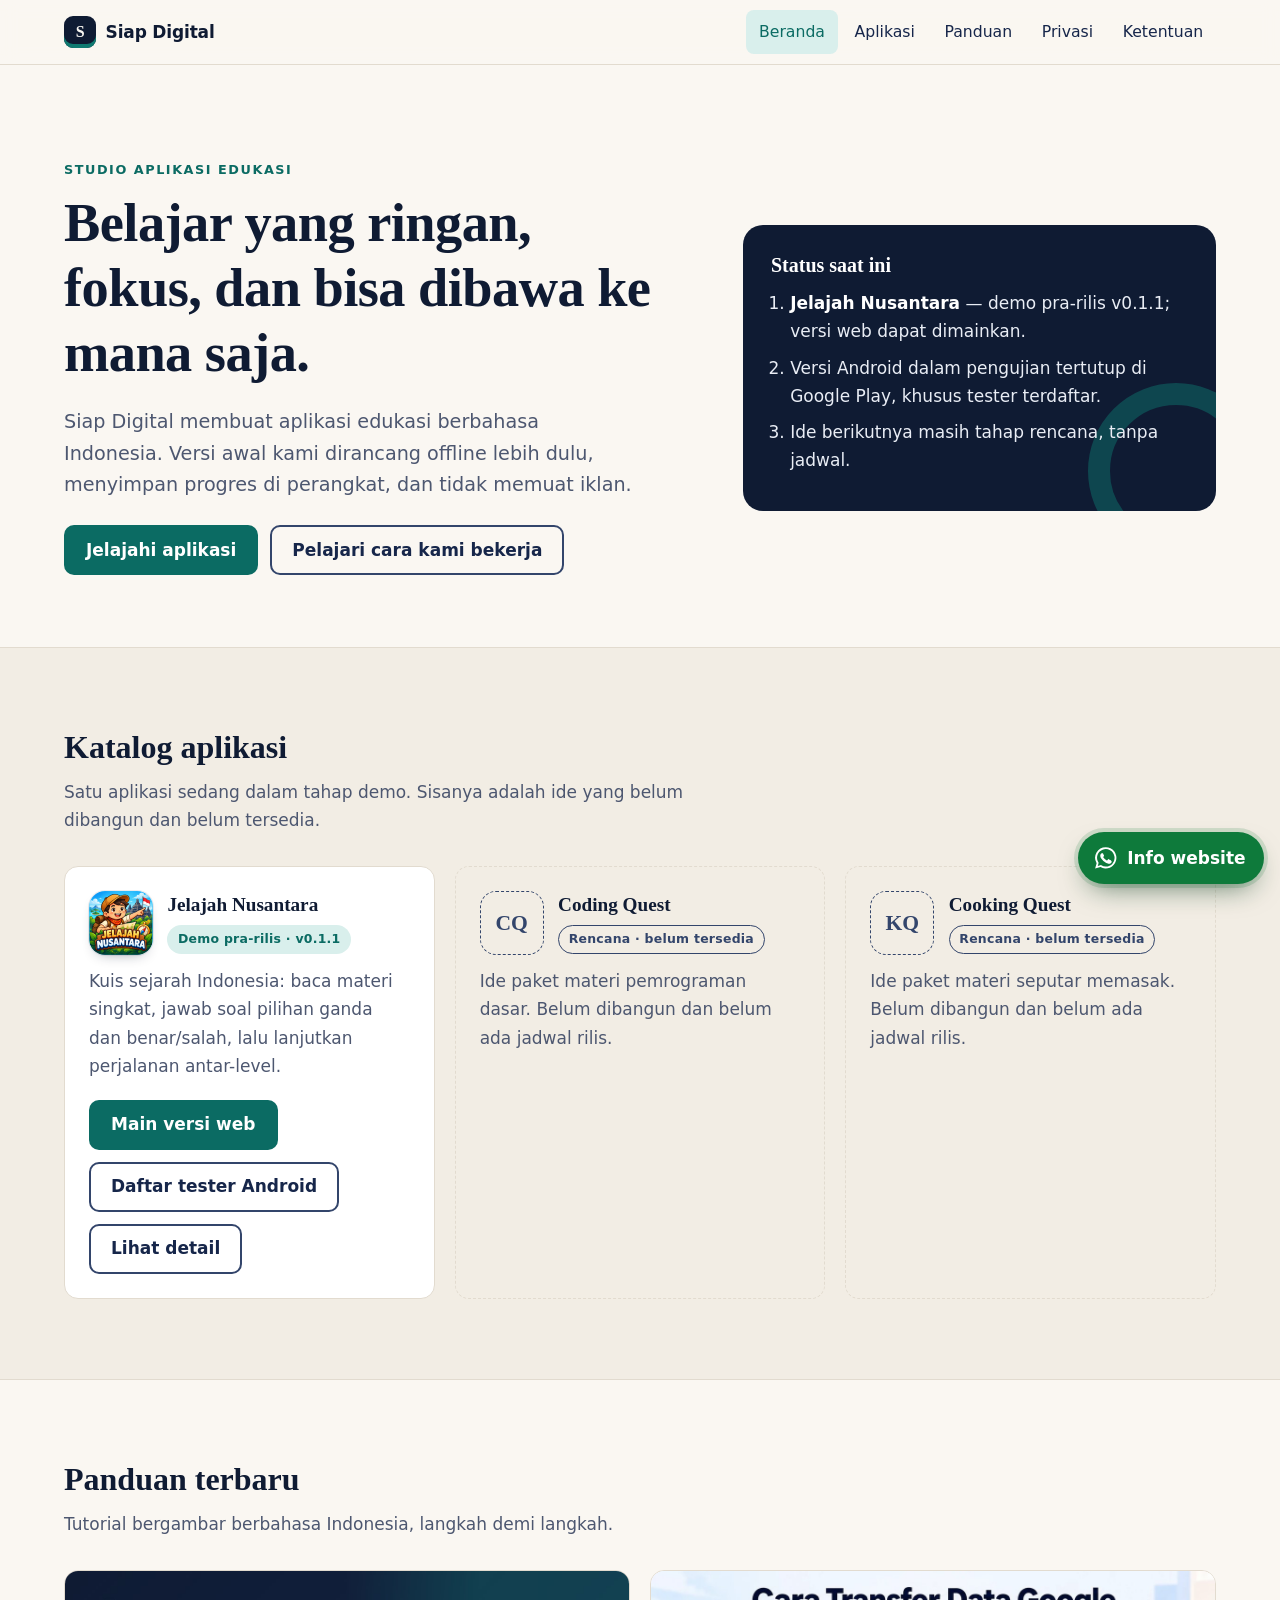
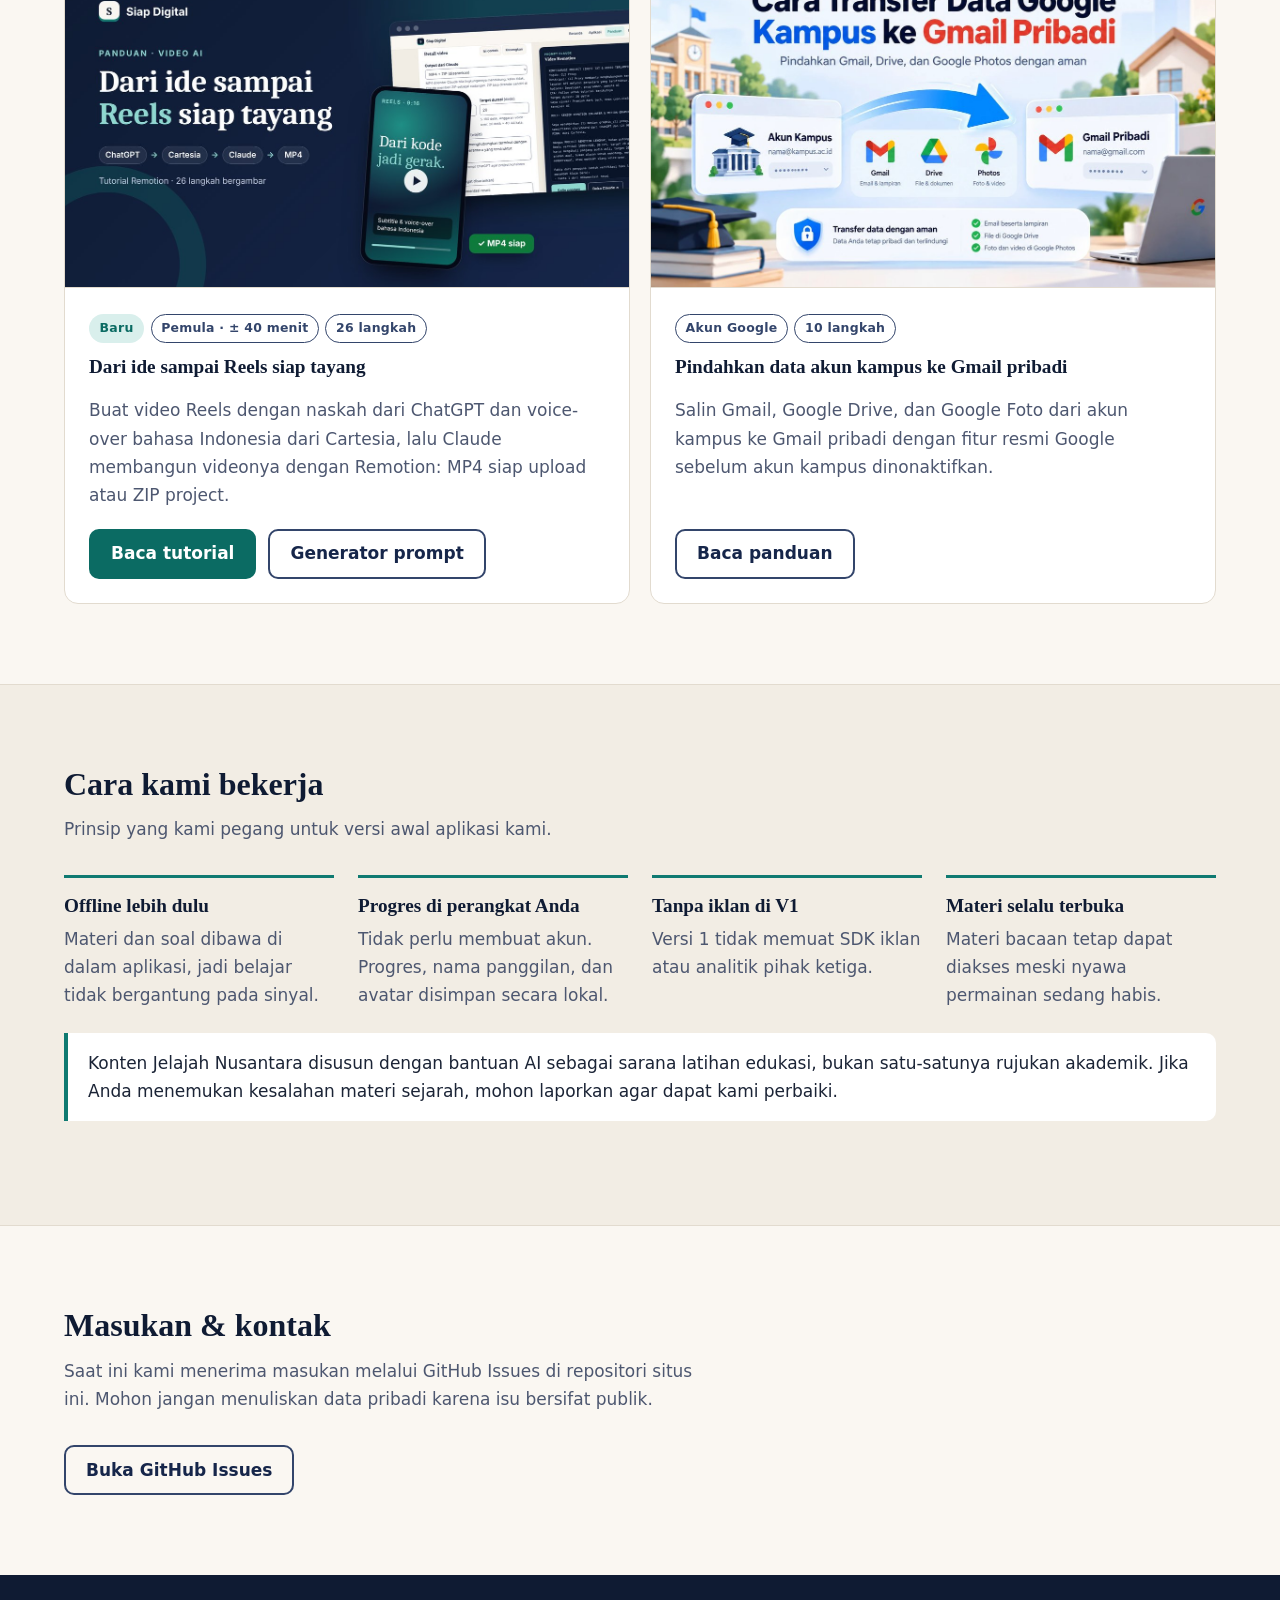
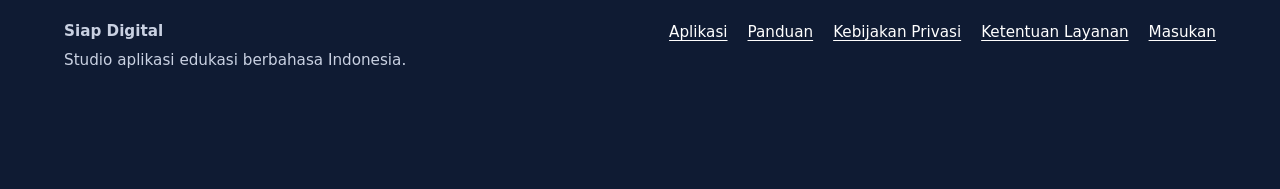
==== commit 3e565b79: "Remove ReelForge from the tutorial; let Claude output MP4 or ZIP Tutorial (panduan/remotion-reelforg" ====
--- a/index.html
+++ b/index.html
@@ -106,15 +106,15 @@
         </div>
         <div class="catalogue">
           <article class="card guide-card">
-            <img src="assets/img/panduan/remotion-reelforge/sampul-remotion-reelforge.jpg" width="1200" height="675" alt="Sampul tutorial Remotion: alur ChatGPT, Cartesia, Claude, dan ReelForge menjadi video Reels" loading="lazy" decoding="async">
+            <img src="assets/img/panduan/remotion-reelforge/sampul-remotion-reelforge.jpg" width="1200" height="675" alt="Sampul tutorial Remotion: alur ChatGPT, Cartesia, dan Claude menjadi video Reels MP4" loading="lazy" decoding="async">
             <div class="guide-card-body">
               <ul class="guide-meta" aria-label="Info panduan">
                 <li><span class="badge badge-demo">Baru</span></li>
-                <li><span class="badge badge-plan">Pemula · ± 45 menit</span></li>
-                <li><span class="badge badge-plan">30 langkah</span></li>
+                <li><span class="badge badge-plan">Pemula · ± 40 menit</span></li>
+                <li><span class="badge badge-plan">26 langkah</span></li>
               </ul>
               <h3>Dari ide sampai Reels siap tayang</h3>
-              <p>Buat video Reels dengan naskah dari ChatGPT, voice-over bahasa Indonesia dari Cartesia, dan project Remotion dari Claude, lalu render MP4 di Google Colab lewat ReelForge.</p>
+              <p>Buat video Reels dengan naskah dari ChatGPT dan voice-over bahasa Indonesia dari Cartesia, lalu Claude membangun videonya dengan Remotion: MP4 siap upload atau ZIP project.</p>
               <div class="btn-row">
                 <a class="btn btn-primary" href="panduan/remotion-reelforge/">Baca tutorial</a>
                 <a class="btn btn-secondary" href="panduan/remotion-reelforge/prompt-chatgpt/">Generator prompt</a>
--- a/assets/css/style.css
+++ b/assets/css/style.css
@@ -156,7 +156,9 @@
 /* wrap: di kartu sempit (~360px) badge nowrap tidak muat di samping ikon, jadi turun ke bawah */
 .card-top { display: flex; flex-wrap: wrap; align-items: center; gap: .9rem; }
 /* .doc .card h2 mengalahkan .doc h2 (apps/index.html memakai main.doc) */
-.card h2, .card h3, .doc .card h2 { font-size: 1.2rem; margin: 0 0 .4rem; }
+.card h2, .card h3, .doc .card h2, .doc .card h3 { font-size: 1.2rem; margin: 0 0 .4rem; }
+.hub-tools-head { margin-top: clamp(2.5rem, 6vw, 4rem); }
+.hub-tools-head h2 { margin-top: 0; font-size: clamp(1.5rem, 3vw, 2rem); }
 .card p { margin: 0; color: var(--muted); }
 .card .btn-row { margin-top: auto; padding-top: .5rem; }
 
@@ -243,7 +245,7 @@
 .field { display: grid; gap: .35rem; }
 .field label { font-weight: 700; color: var(--navy-900); }
 .field .req, .field .opt { font-weight: 500; color: var(--muted); }
-.field input, .field textarea {
+.field input, .field textarea, .field select {
   width: 100%; min-height: 44px; padding: .65rem .8rem; font: inherit; color: var(--ink);
   background: #fff; border: 1px solid var(--navy-600); border-radius: 10px;
 }
@@ -298,6 +300,13 @@
 .guide-text .callout { margin: .25rem 0 .75rem; font-size: .97rem; }
 .guide-text .callout p { margin: 0; }
 .guide-text > .btn { margin: 0 0 .75rem; }
+/* Langkah tanpa tangkapan layar (perintah terminal) */
+.guide-step.guide-step-text { grid-template-columns: minmax(0, 46rem); }
+.code-block {
+  margin: 0 0 .75rem; padding: .9rem 1rem; overflow-x: auto; border-radius: 12px;
+  background: var(--navy-900); color: #e9edf5; font: .9rem/1.6 ui-monospace, SFMono-Regular, Menlo, Consolas, monospace;
+}
+.code-block code { background: none; border: 0; padding: 0; color: inherit; font-size: inherit; overflow-wrap: normal; white-space: pre; }
 
 /* Kebutuhan tutorial: lima kolom muat dalam satu baris di desktop */
 .principles.requirements { grid-template-columns: repeat(auto-fit, minmax(min(11.5rem, 100%), 1fr)); }
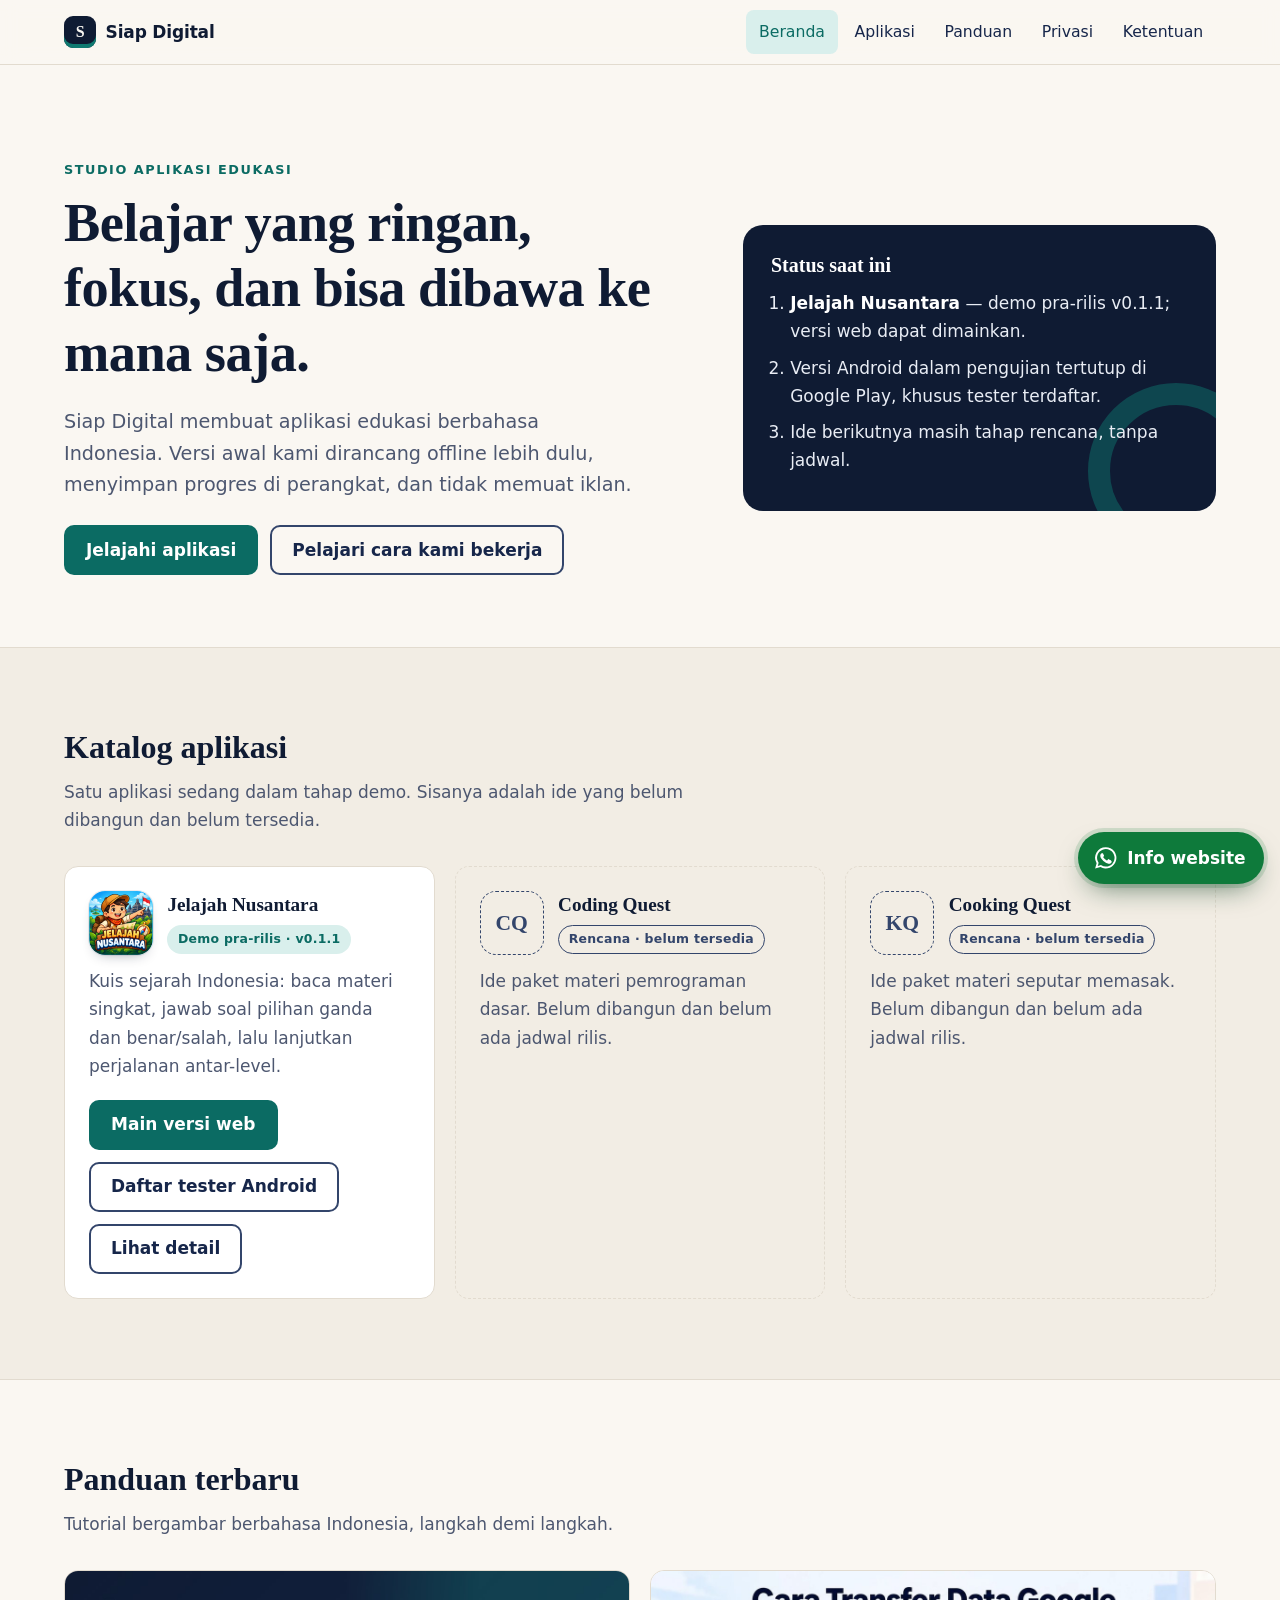
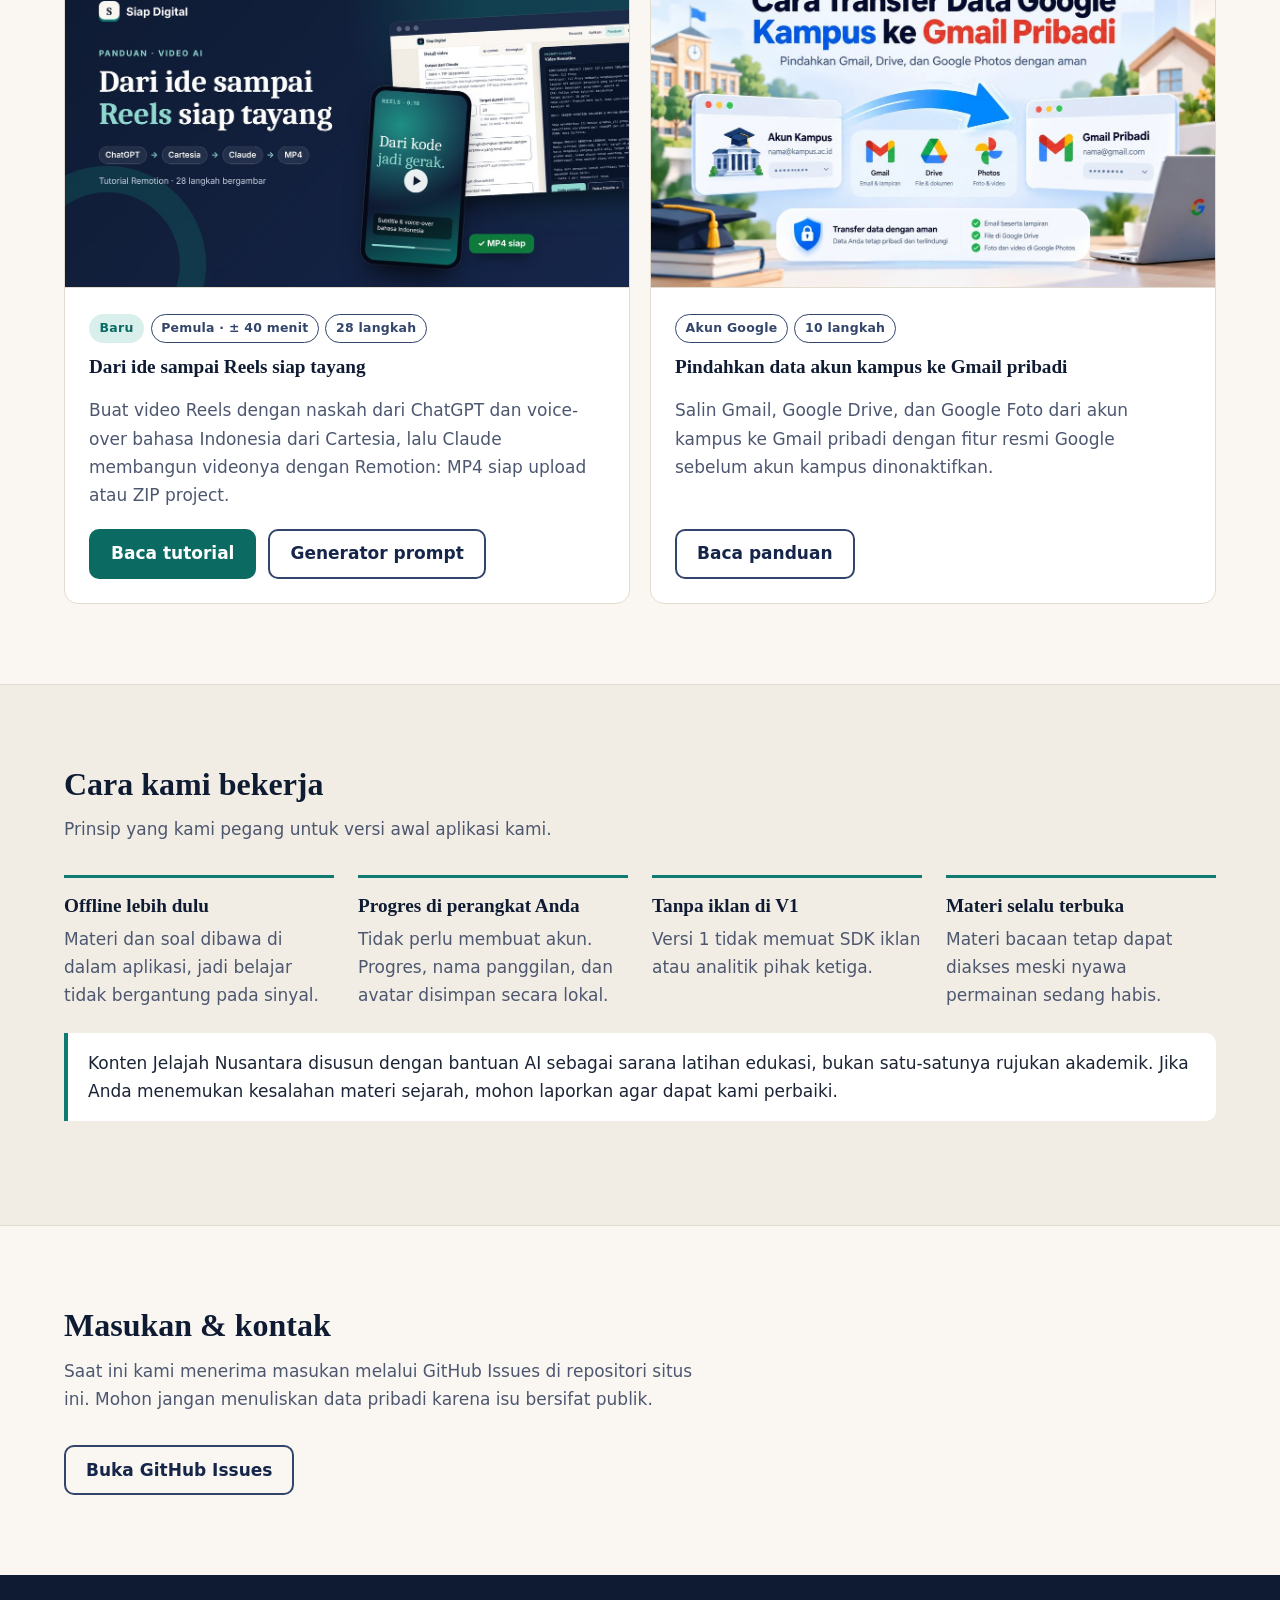
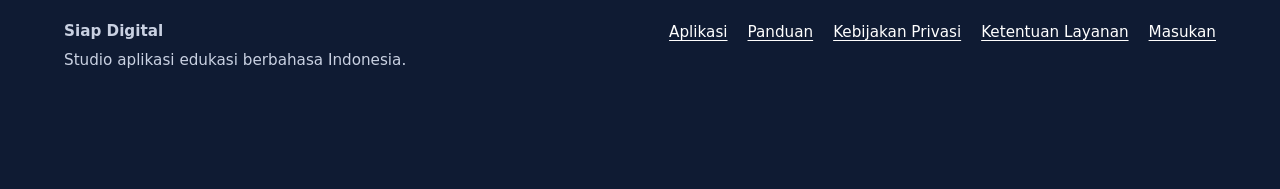
==== commit 8c1cc9e4: "Turn the last tutorial part into a ZIP-to-MP4 export guide Real Claude Free responses cannot render " ====
--- a/index.html
+++ b/index.html
@@ -111,7 +111,7 @@
               <ul class="guide-meta" aria-label="Info panduan">
                 <li><span class="badge badge-demo">Baru</span></li>
                 <li><span class="badge badge-plan">Pemula · ± 40 menit</span></li>
-                <li><span class="badge badge-plan">26 langkah</span></li>
+                <li><span class="badge badge-plan">28 langkah</span></li>
               </ul>
               <h3>Dari ide sampai Reels siap tayang</h3>
               <p>Buat video Reels dengan naskah dari ChatGPT dan voice-over bahasa Indonesia dari Cartesia, lalu Claude membangun videonya dengan Remotion: MP4 siap upload atau ZIP project.</p>
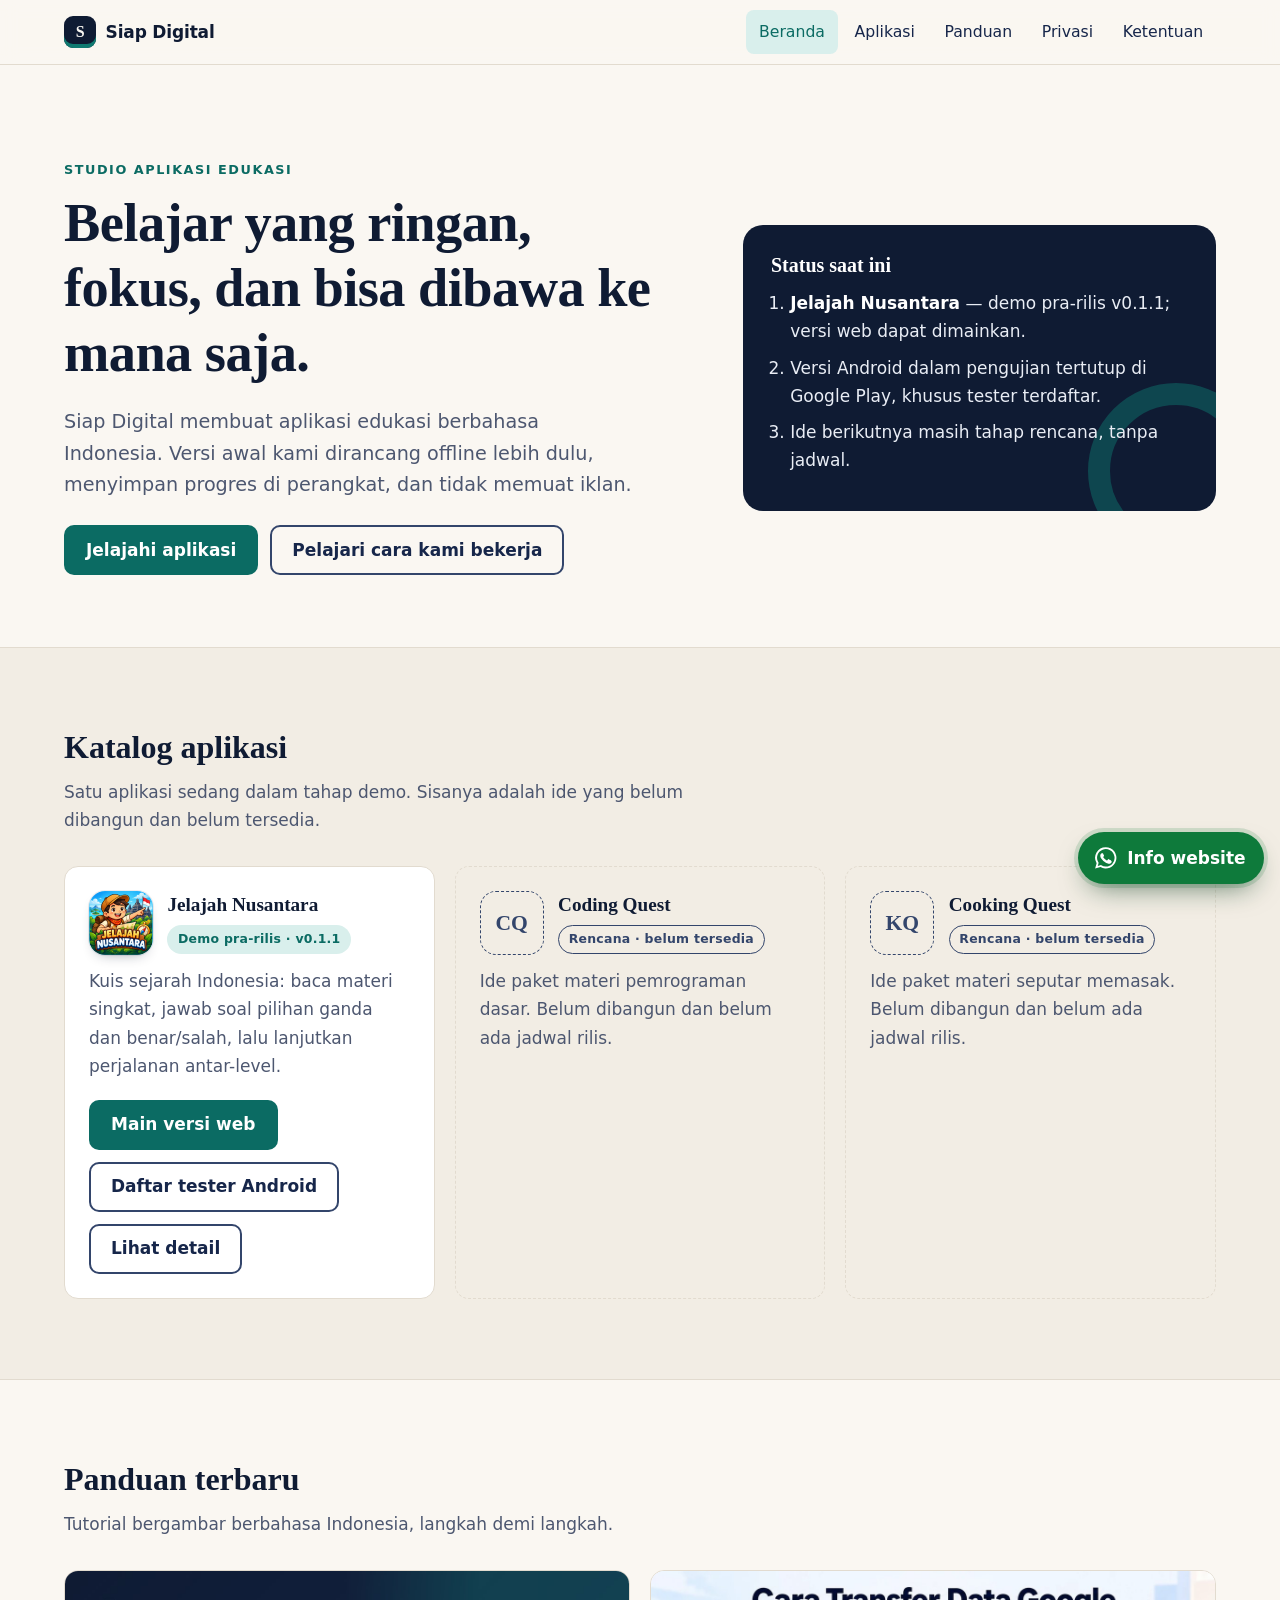
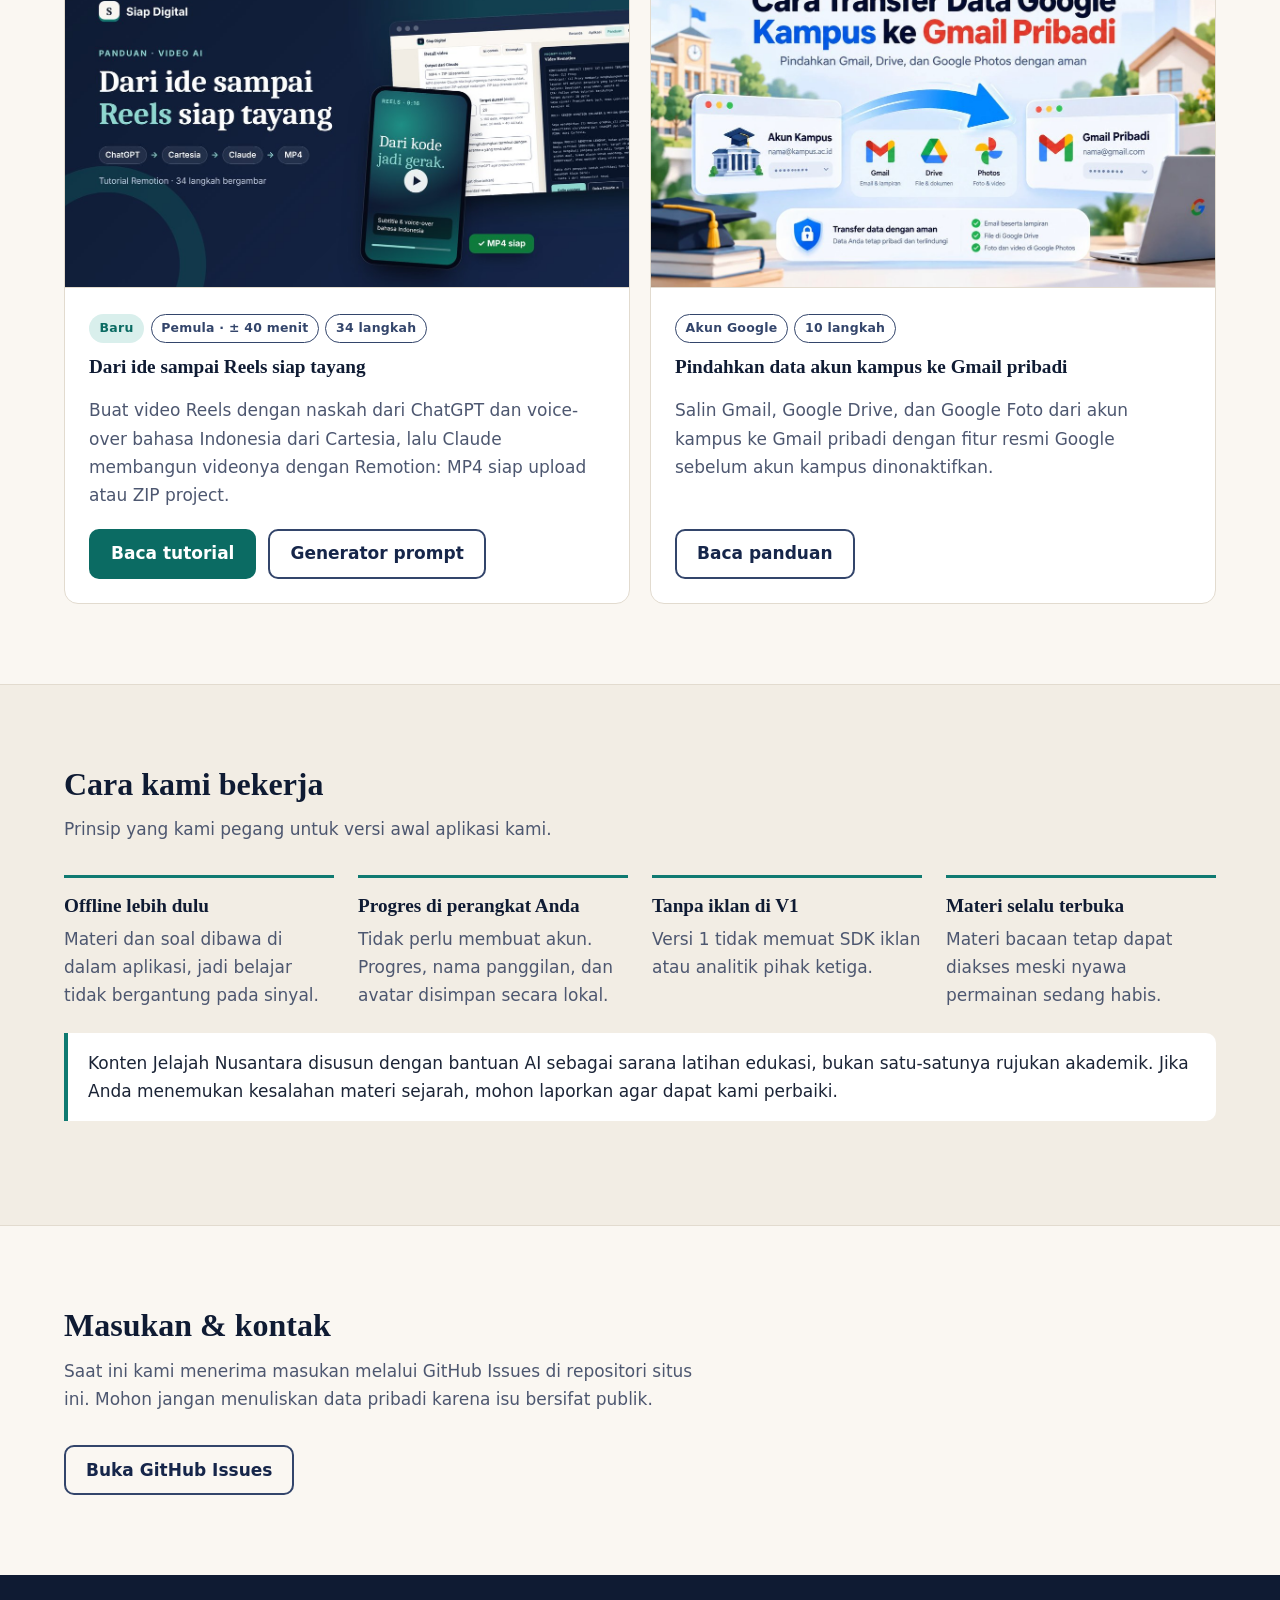
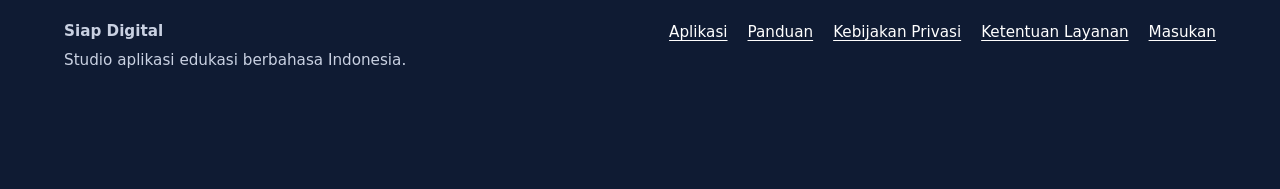
==== commit ba98f96b: "Add Google Colab as the second way to turn a ZIP into MP4 Claude Free often returns only a ZIP (sand" ====
--- a/index.html
+++ b/index.html
@@ -111,7 +111,7 @@
               <ul class="guide-meta" aria-label="Info panduan">
                 <li><span class="badge badge-demo">Baru</span></li>
                 <li><span class="badge badge-plan">Pemula · ± 40 menit</span></li>
-                <li><span class="badge badge-plan">28 langkah</span></li>
+                <li><span class="badge badge-plan">34 langkah</span></li>
               </ul>
               <h3>Dari ide sampai Reels siap tayang</h3>
               <p>Buat video Reels dengan naskah dari ChatGPT dan voice-over bahasa Indonesia dari Cartesia, lalu Claude membangun videonya dengan Remotion: MP4 siap upload atau ZIP project.</p>
--- a/assets/css/style.css
+++ b/assets/css/style.css
@@ -161,6 +161,7 @@
 .hub-tools-head h2 { margin-top: 0; font-size: clamp(1.5rem, 3vw, 2rem); }
 .card p { margin: 0; color: var(--muted); }
 .card .btn-row { margin-top: auto; padding-top: .5rem; }
+.card > .badge { align-self: flex-start; }
 
 .app-mark {
   flex: none; width: 4rem; height: 4rem; border-radius: 16px; display: grid; place-items: center;
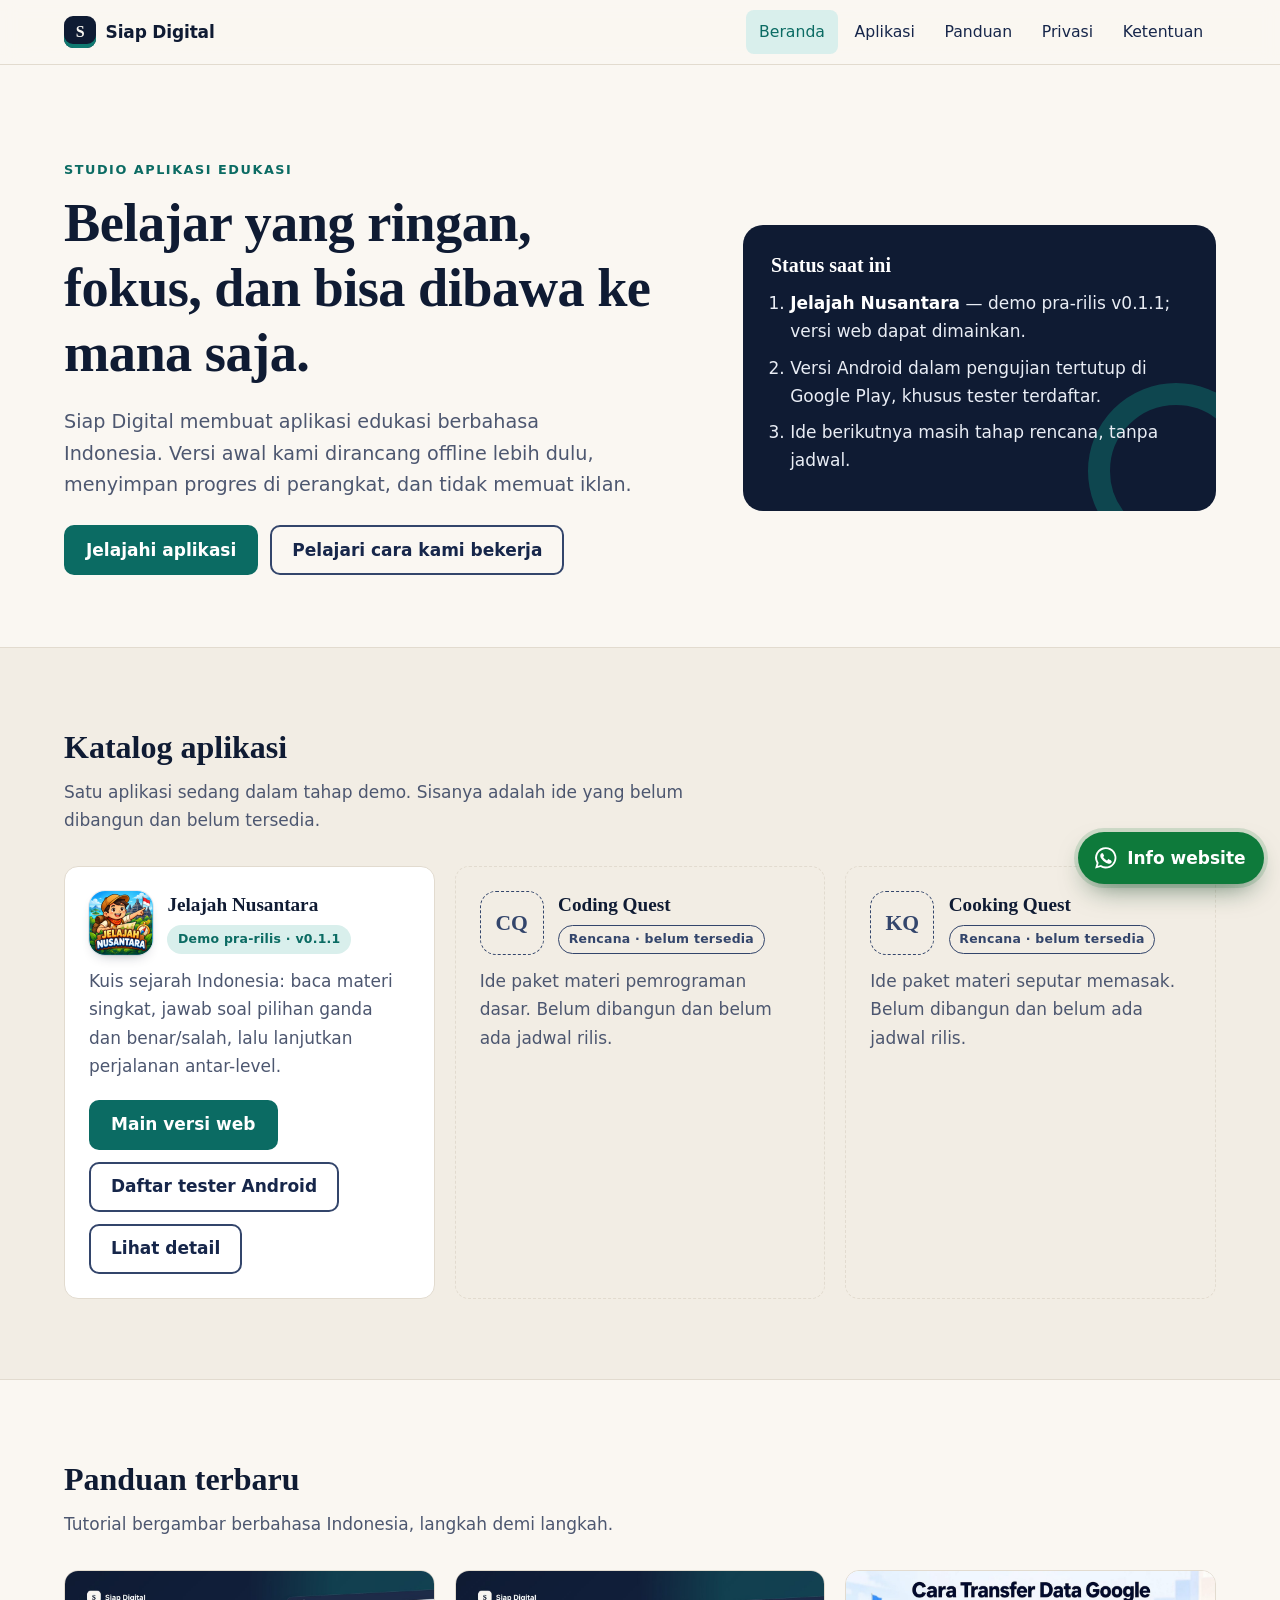
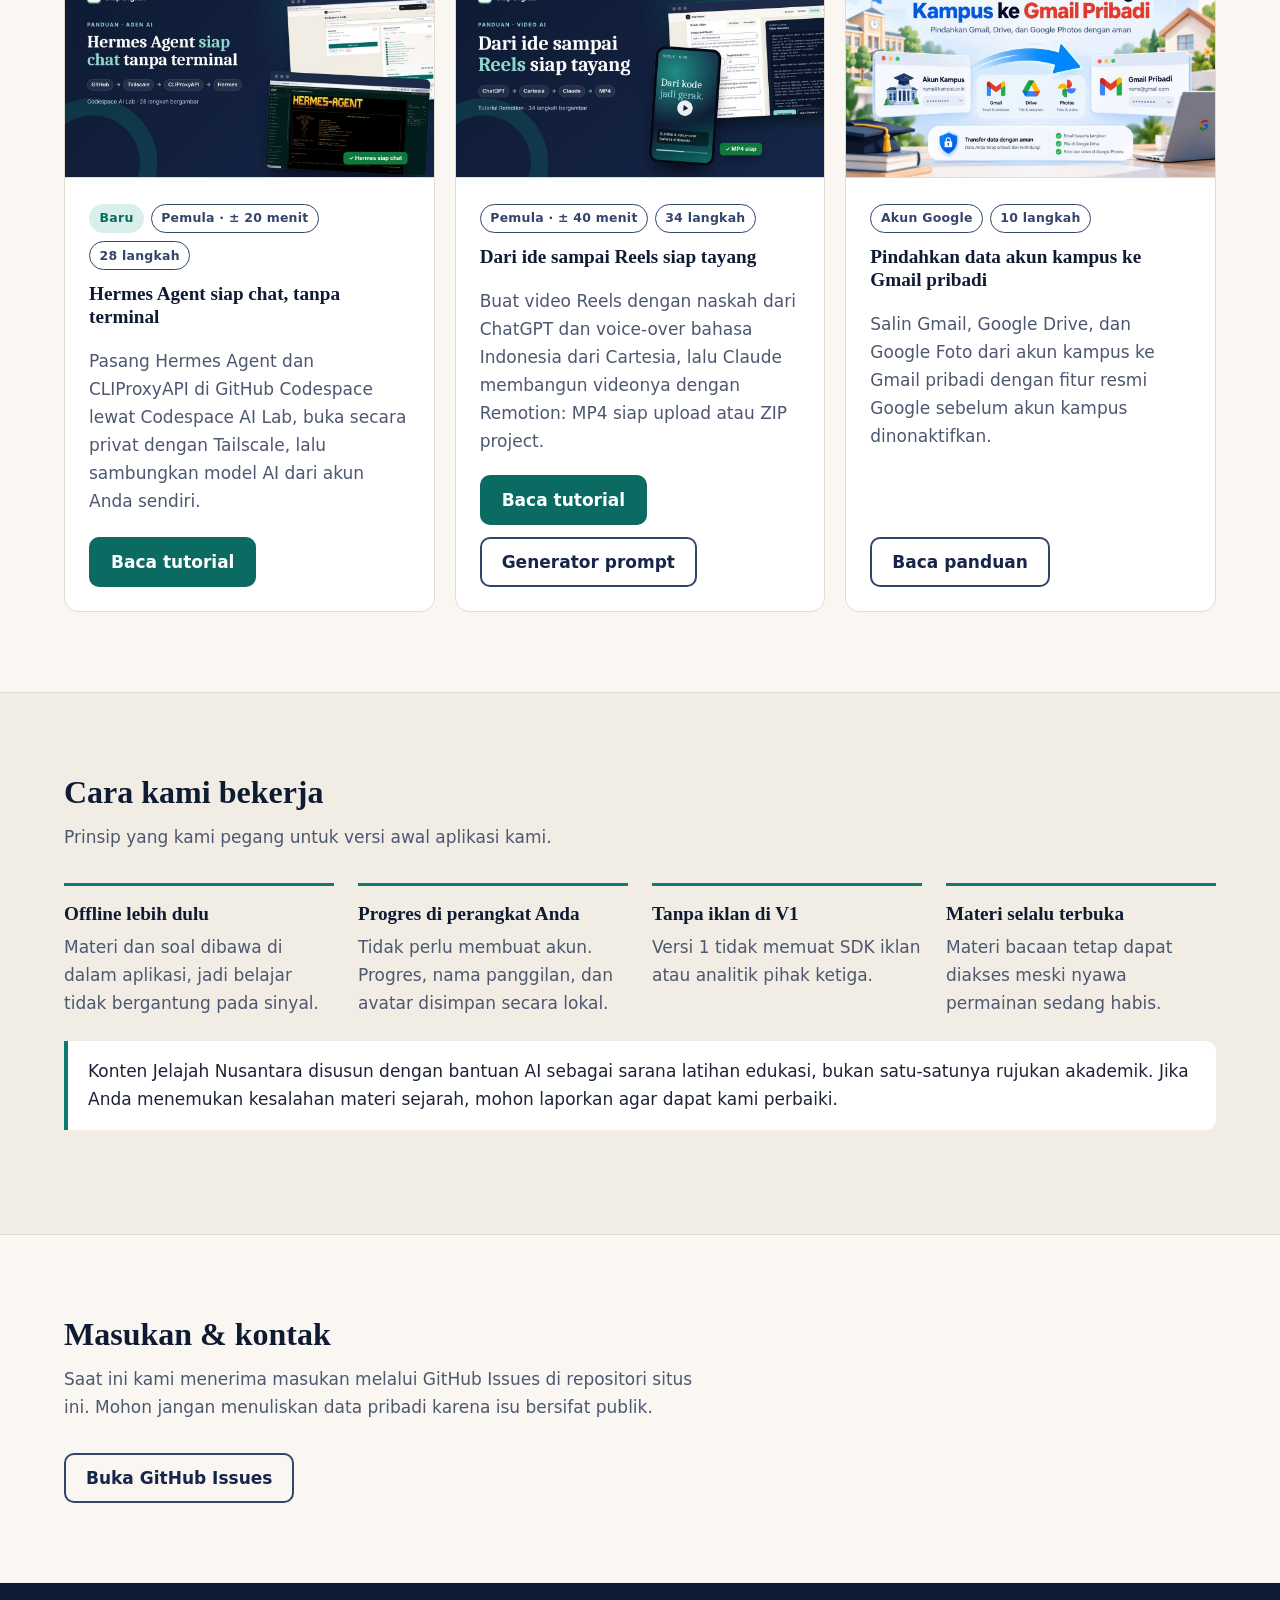
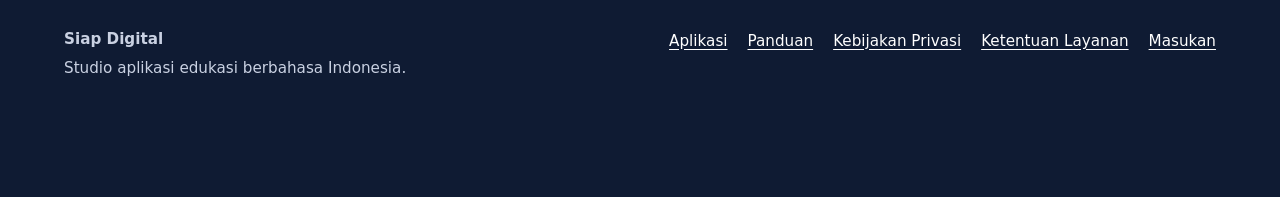
==== commit acc6ed5e: "Add Hermes Agent tutorial (Codespace AI Lab) 28 illustrated steps in six parts: open Codespace AI La" ====
--- a/index.html
+++ b/index.html
@@ -106,10 +106,25 @@
         </div>
         <div class="catalogue">
           <article class="card guide-card">
+            <img src="assets/img/panduan/hermes-agent/sampul-hermes-agent.jpg" width="1200" height="675" alt="Sampul tutorial Hermes Agent: alur GitHub, Tailscale, CLIProxyAPI, dan Hermes yang siap chat" loading="lazy" decoding="async">
+            <div class="guide-card-body">
+              <ul class="guide-meta" aria-label="Info panduan">
+                <li><span class="badge badge-demo">Baru</span></li>
+                <li><span class="badge badge-plan">Pemula · ± 20 menit</span></li>
+                <li><span class="badge badge-plan">28 langkah</span></li>
+              </ul>
+              <h3>Hermes Agent siap chat, tanpa terminal</h3>
+              <p>Pasang Hermes Agent dan CLIProxyAPI di GitHub Codespace lewat Codespace AI Lab, buka secara privat dengan Tailscale, lalu sambungkan model AI dari akun Anda sendiri.</p>
+              <div class="btn-row">
+                <a class="btn btn-primary" href="panduan/hermes-agent/">Baca tutorial</a>
+              </div>
+            </div>
+          </article>
+
+          <article class="card guide-card">
             <img src="assets/img/panduan/remotion-reelforge/sampul-remotion-reelforge.jpg" width="1200" height="675" alt="Sampul tutorial Remotion: alur ChatGPT, Cartesia, dan Claude menjadi video Reels MP4" loading="lazy" decoding="async">
             <div class="guide-card-body">
               <ul class="guide-meta" aria-label="Info panduan">
-                <li><span class="badge badge-demo">Baru</span></li>
                 <li><span class="badge badge-plan">Pemula · ± 40 menit</span></li>
                 <li><span class="badge badge-plan">34 langkah</span></li>
               </ul>
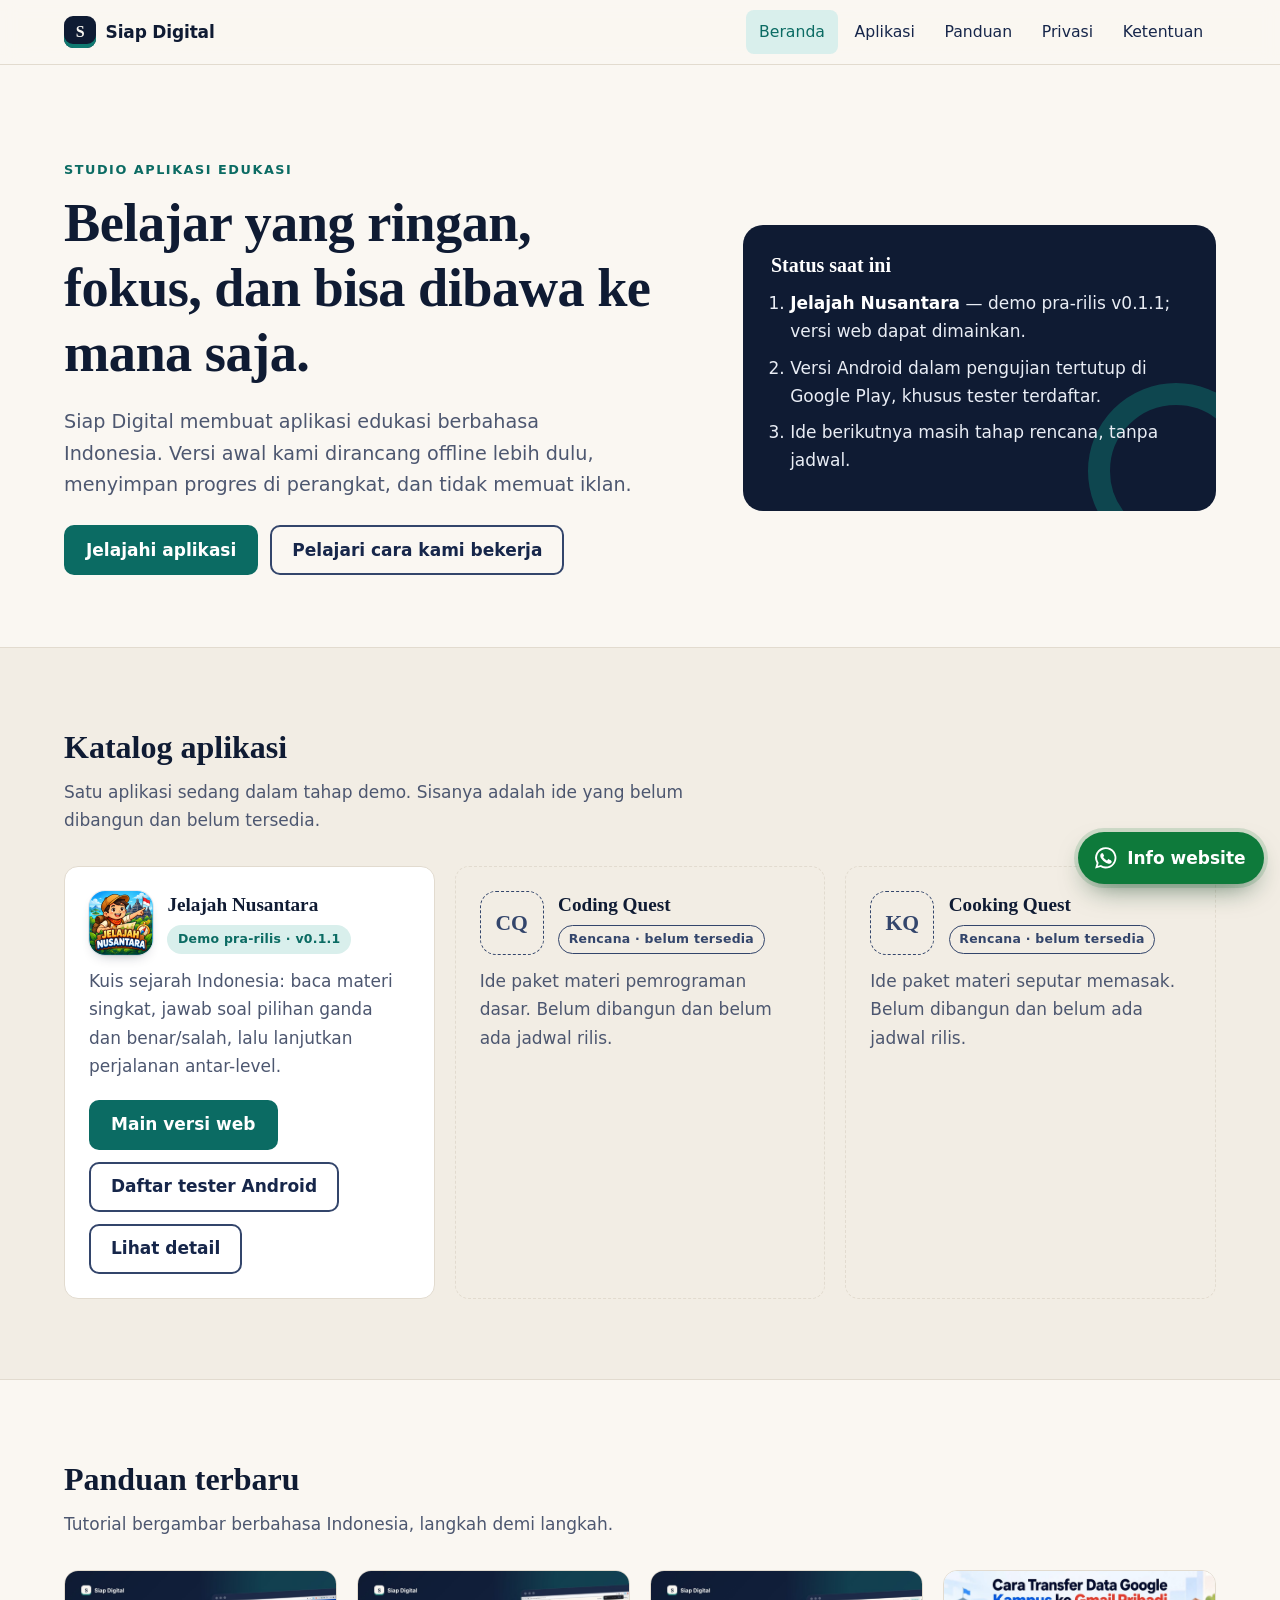
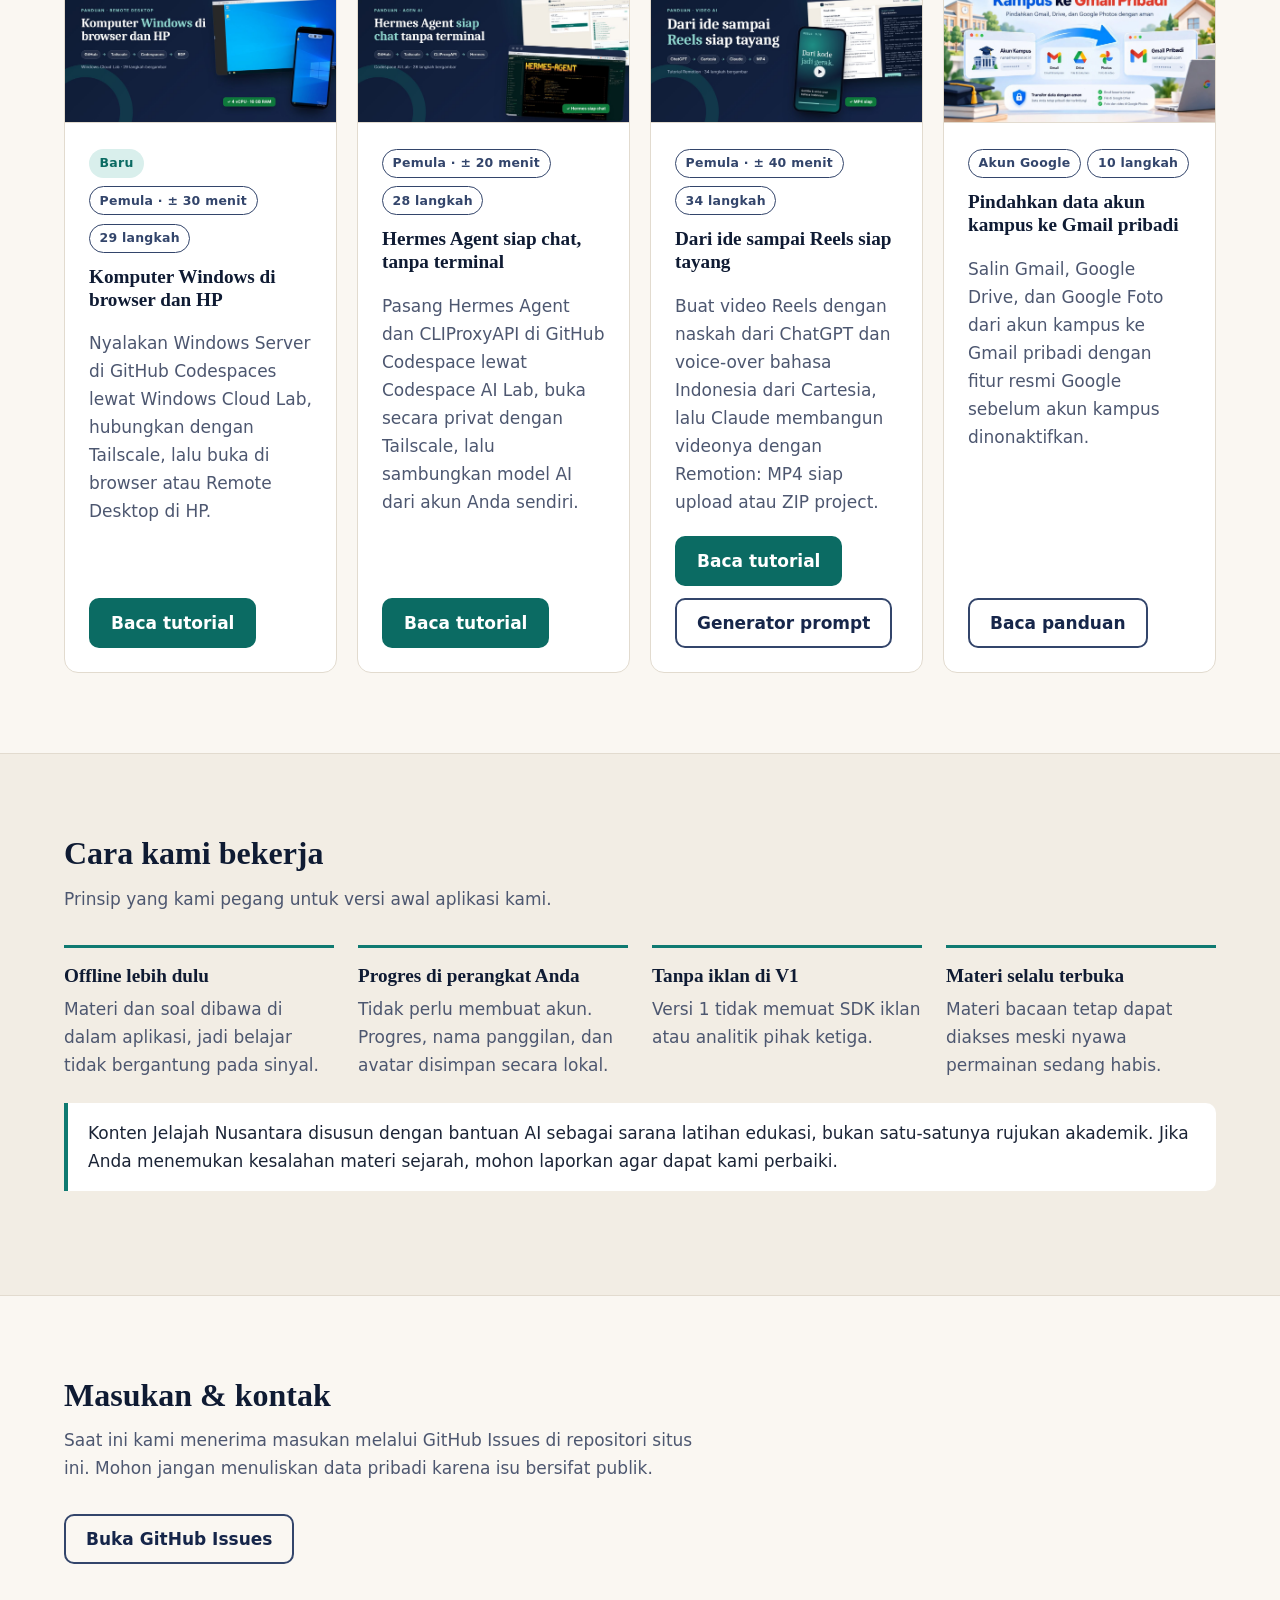
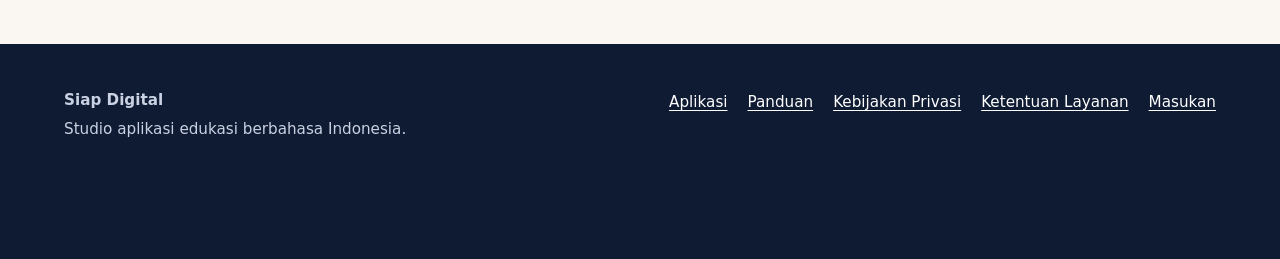
==== commit 2b6c2bfa: "Add Windows Cloud Lab tutorial (Windows via browser and RDP) 29 illustrated steps in eight parts: op" ====
--- a/index.html
+++ b/index.html
@@ -106,10 +106,25 @@
         </div>
         <div class="catalogue">
           <article class="card guide-card">
+            <img src="assets/img/panduan/windows-cloud-lab/sampul-windows-cloud-lab.jpg" width="1200" height="675" alt="Sampul tutorial Windows Cloud Lab: desktop Windows di browser dan di HP" loading="lazy" decoding="async">
+            <div class="guide-card-body">
+              <ul class="guide-meta" aria-label="Info panduan">
+                <li><span class="badge badge-demo">Baru</span></li>
+                <li><span class="badge badge-plan">Pemula · ± 30 menit</span></li>
+                <li><span class="badge badge-plan">29 langkah</span></li>
+              </ul>
+              <h3>Komputer Windows di browser dan HP</h3>
+              <p>Nyalakan Windows Server di GitHub Codespaces lewat Windows Cloud Lab, hubungkan dengan Tailscale, lalu buka di browser atau Remote Desktop di HP.</p>
+              <div class="btn-row">
+                <a class="btn btn-primary" href="panduan/windows-cloud-lab/">Baca tutorial</a>
+              </div>
+            </div>
+          </article>
+
+          <article class="card guide-card">
             <img src="assets/img/panduan/hermes-agent/sampul-hermes-agent.jpg" width="1200" height="675" alt="Sampul tutorial Hermes Agent: alur GitHub, Tailscale, CLIProxyAPI, dan Hermes yang siap chat" loading="lazy" decoding="async">
             <div class="guide-card-body">
               <ul class="guide-meta" aria-label="Info panduan">
-                <li><span class="badge badge-demo">Baru</span></li>
                 <li><span class="badge badge-plan">Pemula · ± 20 menit</span></li>
                 <li><span class="badge badge-plan">28 langkah</span></li>
               </ul>
--- a/assets/css/style.css
+++ b/assets/css/style.css
@@ -294,6 +294,9 @@
 
 /* Panduan: beberapa tangkapan layar per langkah, catatan di dalam langkah */
 .guide-media { display: grid; gap: 1.25rem; min-width: 0; }
+/* Tangkapan layar HP (potret): lebar dibatasi, dua gambar berdampingan */
+.guide-shot-phone { justify-self: center; width: 100%; max-width: 16rem; }
+.guide-media:has(> .guide-shot-phone) { grid-template-columns: repeat(auto-fit, minmax(min(8.5rem, 100%), 1fr)); gap: .9rem; }
 /* Dua tangkapan layar: teks langkah tetap terlihat saat gambar digulir (desktop) */
 @media (min-width: 861px) {
   .guide-step:has(> .guide-media) > .guide-text { position: sticky; top: 5.5rem; }
@@ -449,6 +452,52 @@
 }
 .promo-card h2, .promo-card p { margin: 0; }
 @media (max-width: 520px) { .promo-card .btn { justify-self: stretch; } }
+
+/* Penampil gambar tutorial (lightbox): layar penuh, geser untuk pindah gambar */
+.js .guide-shot a { cursor: zoom-in; }
+html.lightbox-open { overflow: hidden; }
+.lightbox {
+  width: 100vw; height: 100dvh; max-width: none; max-height: none; margin: 0; padding: 0; border: 0;
+  background: #0a1224; color: #e9edf5;
+}
+.lightbox[open] { display: grid; grid-template-rows: auto minmax(0, 1fr) auto; }
+.lightbox::backdrop { background: rgba(10, 18, 36, .85); }
+.lightbox-bar { display: flex; align-items: center; gap: .75rem; padding: .6rem max(1rem, env(safe-area-inset-right)) .6rem max(1rem, env(safe-area-inset-left)); }
+.lightbox-counter { margin: 0 auto 0 0; font-weight: 700; font-variant-numeric: tabular-nums; }
+.lightbox-full { color: #8fd8cf; font-size: .92rem; font-weight: 600; }
+.lightbox-full:hover { color: #fff; }
+.lightbox-btn {
+  display: inline-grid; place-items: center; width: 2.9rem; height: 2.9rem; padding: 0; border: 0; border-radius: 50%;
+  background: rgba(255, 255, 255, .12); color: #fff; cursor: pointer;
+}
+.lightbox-btn svg { width: 1.35rem; height: 1.35rem; fill: none; stroke: currentColor; stroke-width: 2.4; stroke-linecap: round; stroke-linejoin: round; }
+.lightbox-btn:hover { background: rgba(255, 255, 255, .24); }
+.lightbox-btn:disabled { opacity: .3; cursor: default; }
+.lightbox :focus-visible { outline: 3px solid #8fd8cf; outline-offset: 3px; }
+.lightbox-stage { position: relative; display: grid; place-items: center; min-height: 0; padding: 0 4.25rem; touch-action: pan-y pinch-zoom; overflow: hidden; }
+.lightbox-img {
+  max-width: 100%; max-height: 100%; width: auto; height: auto; object-fit: contain; border-radius: 10px;
+  user-select: none; -webkit-user-select: none; transition: transform .2s ease-out;
+}
+.lightbox-img.slide-next { animation: lb-in-next .26s ease-out; }
+.lightbox-img.slide-prev { animation: lb-in-prev .26s ease-out; }
+@keyframes lb-in-next { from { opacity: .3; transform: translateX(48px); } to { opacity: 1; transform: none; } }
+@keyframes lb-in-prev { from { opacity: .3; transform: translateX(-48px); } to { opacity: 1; transform: none; } }
+.lightbox-prev, .lightbox-next { position: absolute; top: 50%; translate: 0 -50%; }
+.lightbox-prev { left: .75rem; }
+.lightbox-next { right: .75rem; }
+.lightbox-info { padding: .75rem 1rem max(1rem, env(safe-area-inset-bottom)); text-align: center; }
+.lightbox-info p { margin: 0 auto; max-width: 48rem; }
+.lightbox-step { font-weight: 700; color: #fff; }
+.lightbox-caption { color: #c9d1e2; font-size: .95rem; }
+.lightbox-hint { margin-top: .35rem !important; color: #8d9ab5; font-size: .8rem; }
+@media (max-width: 640px) {
+  .lightbox-stage { padding: 0 .5rem; }
+  .lightbox-prev, .lightbox-next { top: auto; bottom: .5rem; translate: none; background: rgba(10, 18, 36, .7); }
+  .lightbox-full { display: none; }
+}
+@media (hover: hover) and (pointer: fine) { .lightbox-hint { display: none; } }
+@media (prefers-reduced-motion: reduce) { .lightbox-img { transition: none; } }
 
 /* Popup iklan: kartu di tengah (desktop), bottom sheet (ponsel) */
 .promo-dialog {
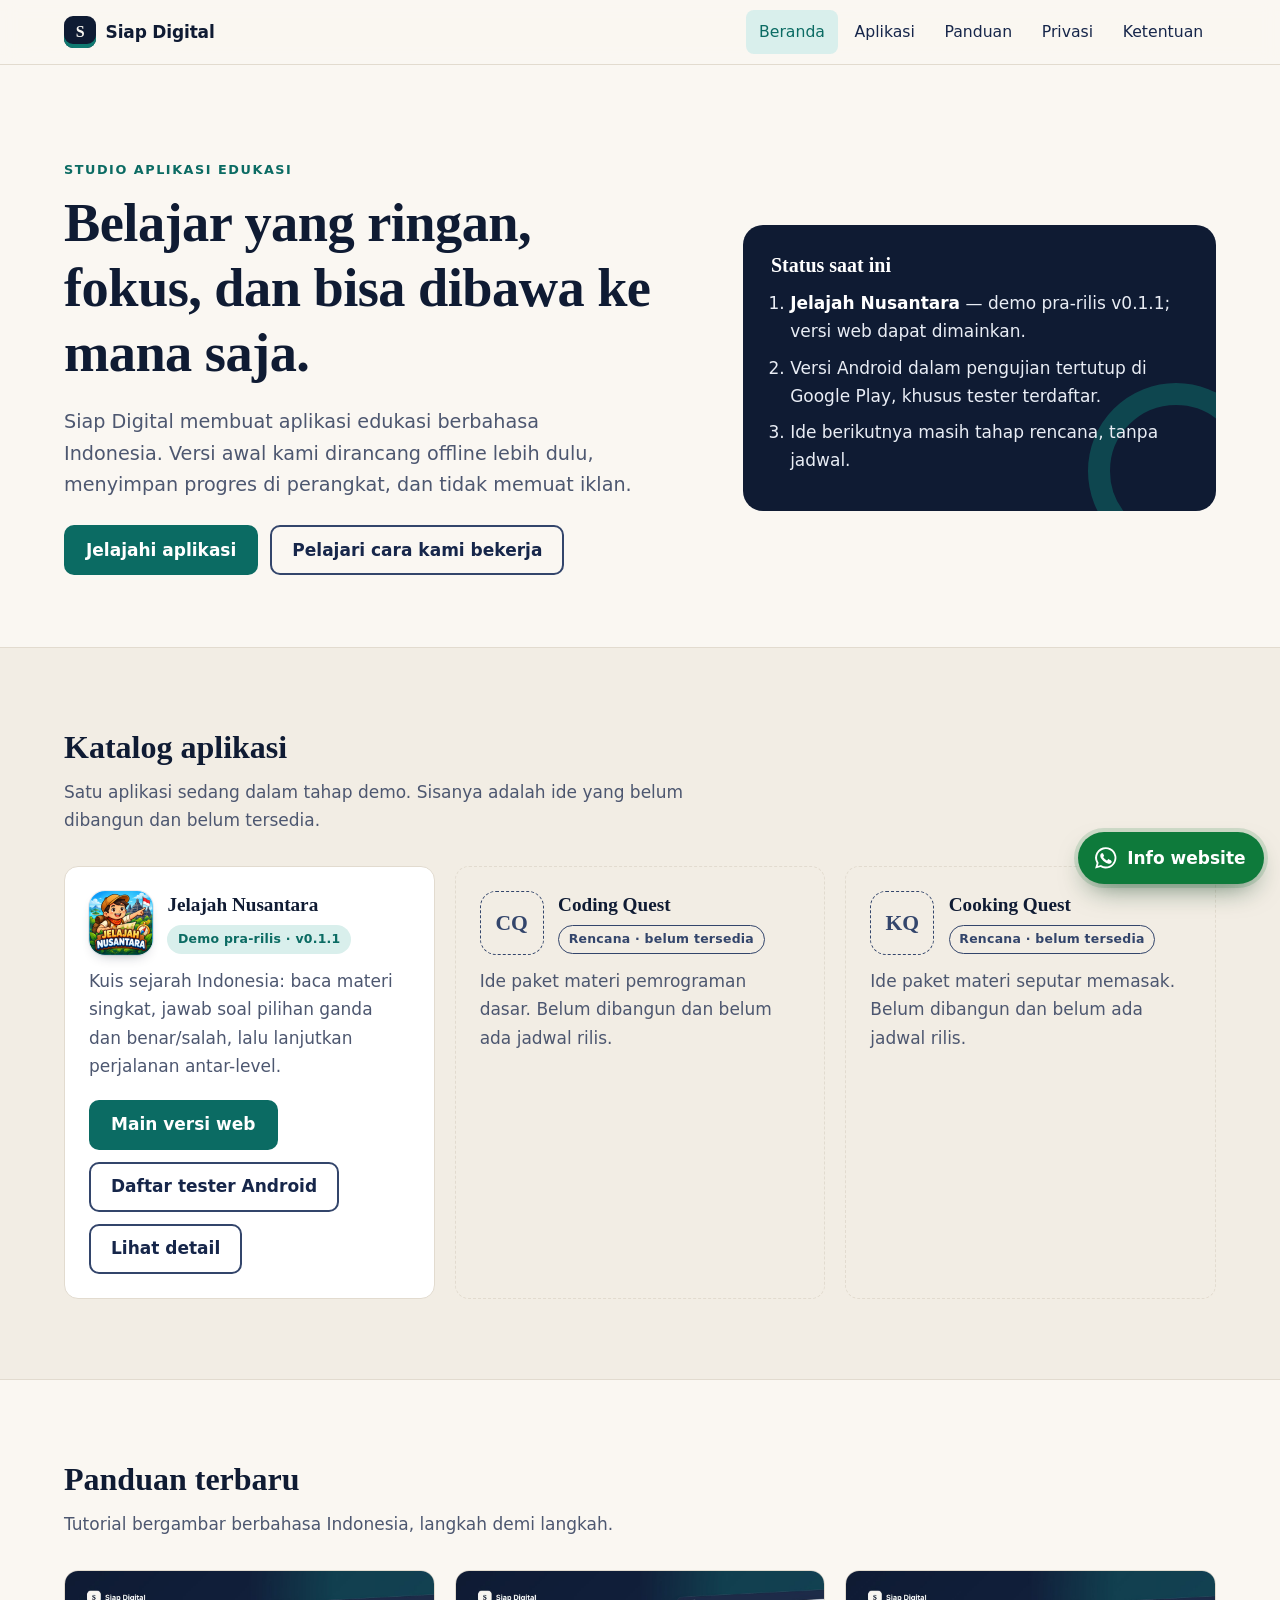
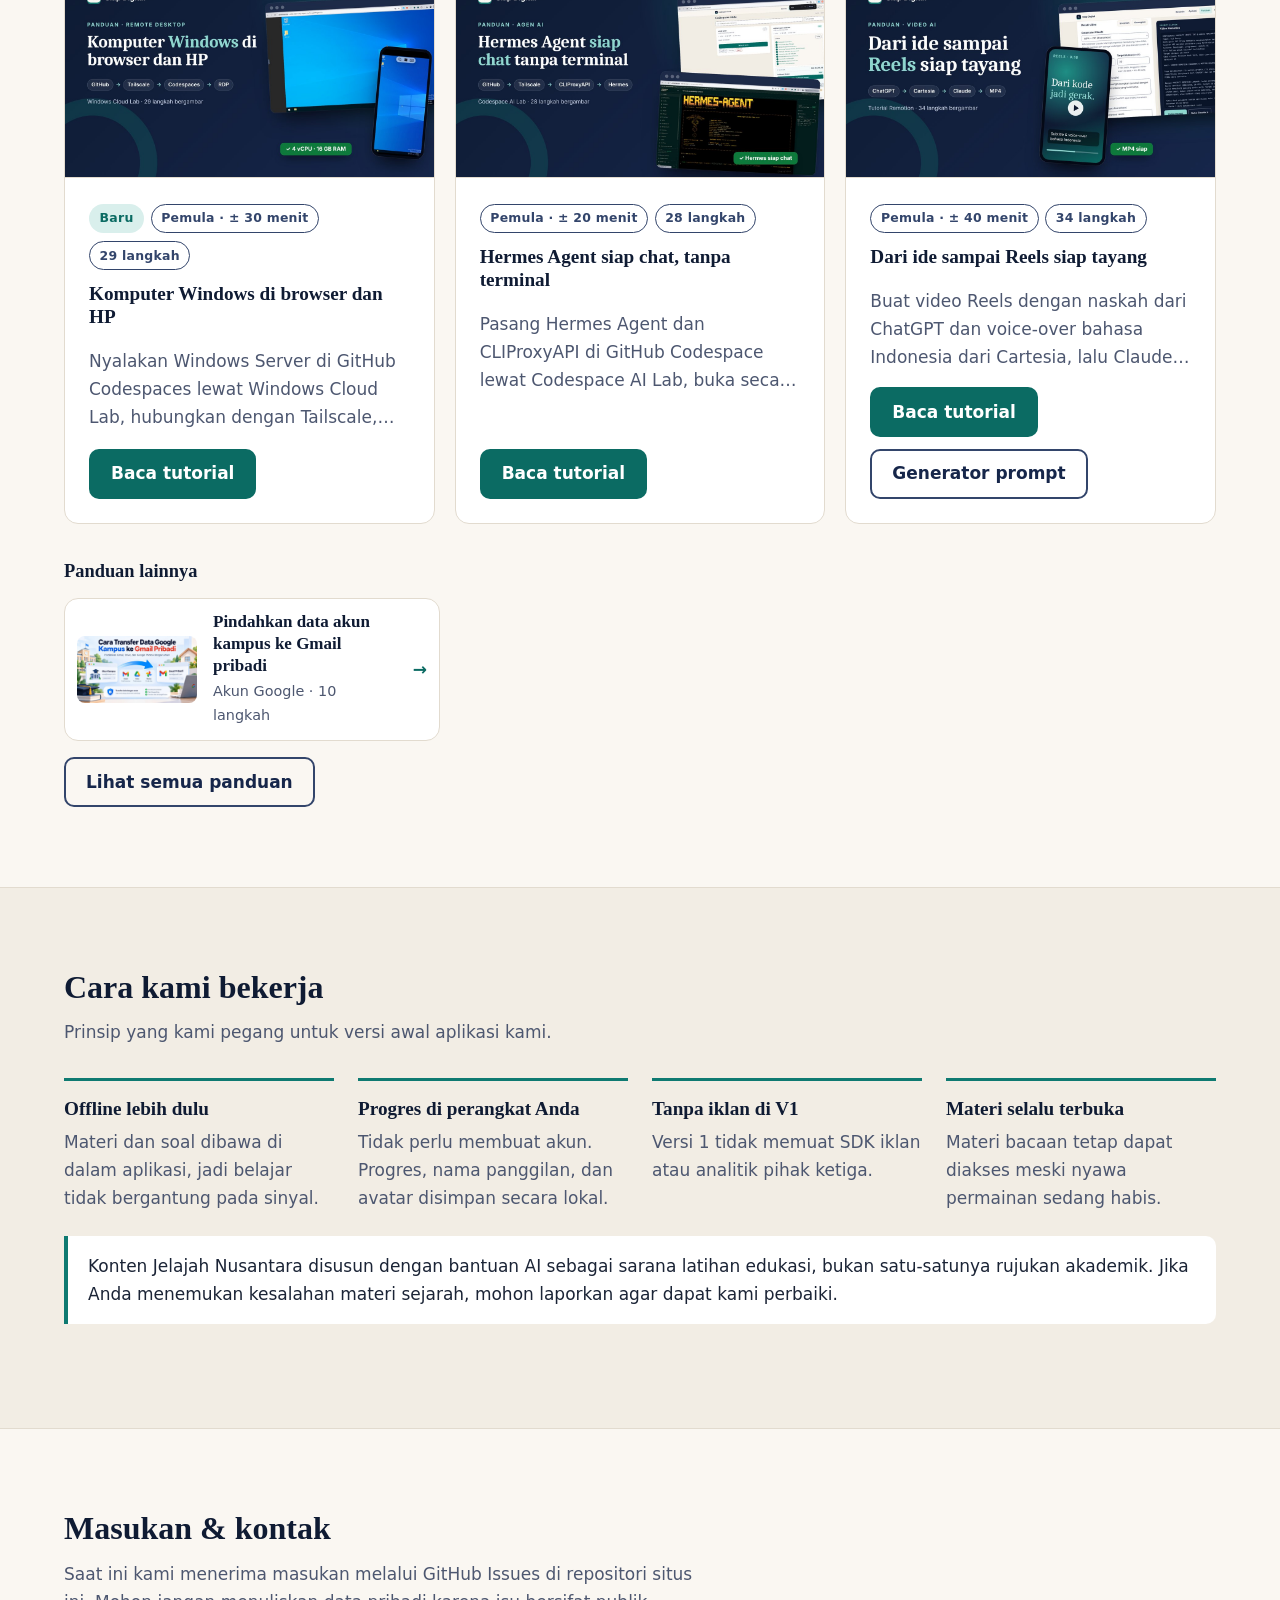
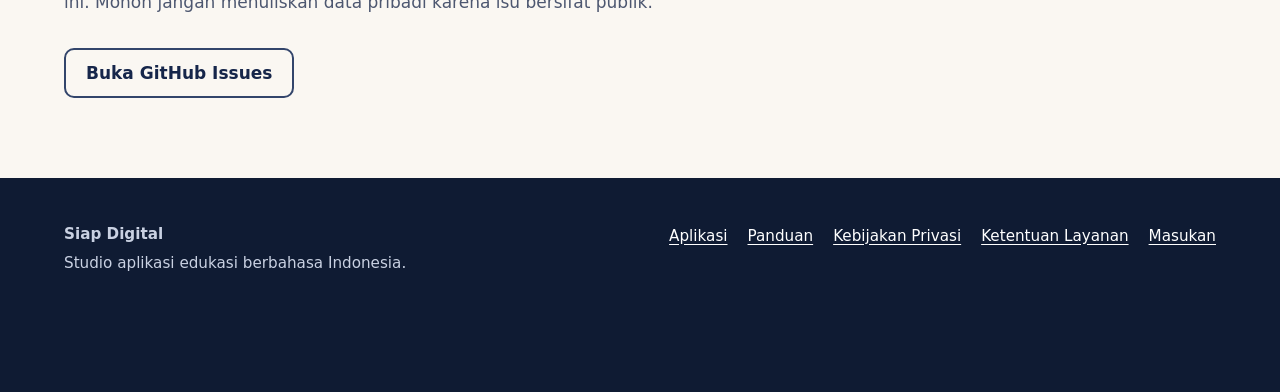
==== commit 406e3c64: "Homepage guides: three cards per row, the rest in a compact list The four guide cards on the homepag" ====
--- a/index.html
+++ b/index.html
@@ -104,7 +104,7 @@
           <h2 id="panduan-heading">Panduan terbaru</h2>
           <p>Tutorial bergambar berbahasa Indonesia, langkah demi langkah.</p>
         </div>
-        <div class="catalogue">
+        <div class="catalogue catalogue-3">
           <article class="card guide-card">
             <img src="assets/img/panduan/windows-cloud-lab/sampul-windows-cloud-lab.jpg" width="1200" height="675" alt="Sampul tutorial Windows Cloud Lab: desktop Windows di browser dan di HP" loading="lazy" decoding="async">
             <div class="guide-card-body">
@@ -151,21 +151,23 @@
               </div>
             </div>
           </article>
-
-          <article class="card guide-card">
-            <img src="assets/img/panduan/transfer-konten-google/sampul-transfer-konten-google.jpg" width="1200" height="675" alt="Sampul panduan: data Gmail, Drive, dan Photos berpindah dari akun kampus ke Gmail pribadi" loading="lazy" decoding="async">
-            <div class="guide-card-body">
-              <ul class="guide-meta" aria-label="Info panduan">
-                <li><span class="badge badge-plan">Akun Google</span></li>
-                <li><span class="badge badge-plan">10 langkah</span></li>
-              </ul>
-              <h3>Pindahkan data akun kampus ke Gmail pribadi</h3>
-              <p>Salin Gmail, Google Drive, dan Google Foto dari akun kampus ke Gmail pribadi dengan fitur resmi Google sebelum akun kampus dinonaktifkan.</p>
-              <div class="btn-row">
-                <a class="btn btn-secondary" href="panduan/transfer-konten-google/">Baca panduan</a>
-              </div>
-            </div>
-          </article>
+        </div>
+
+        <div class="guide-more">
+          <h3 class="guide-more-title">Panduan lainnya</h3>
+          <ul class="guide-more-list">
+            <li>
+              <a class="guide-more-item" href="panduan/transfer-konten-google/">
+                <img src="assets/img/panduan/transfer-konten-google/sampul-transfer-konten-google.jpg" width="1200" height="675" alt="Sampul panduan pindahkan data akun kampus ke Gmail" loading="lazy" decoding="async">
+                <span class="guide-more-text">
+                  <strong>Pindahkan data akun kampus ke Gmail pribadi</strong>
+                  <span>Akun Google · 10 langkah</span>
+                </span>
+                <span class="guide-more-arrow" aria-hidden="true">→</span>
+              </a>
+            </li>
+          </ul>
+          <a class="btn btn-secondary" href="panduan/">Lihat semua panduan</a>
         </div>
       </div>
     </section>
--- a/assets/css/style.css
+++ b/assets/css/style.css
@@ -350,6 +350,25 @@
 .guide-card { padding: 0; overflow: hidden; gap: 0; }
 .guide-card > img { width: 100%; aspect-ratio: 16 / 9; object-fit: cover; background: var(--paper-2); border-bottom: 1px solid var(--line); }
 .guide-card-body { display: flex; flex-direction: column; gap: .75rem; flex: 1; padding: 1.5rem; }
+/* Beranda: maksimal tiga kartu panduan per baris, sisanya daftar ringkas di bawah */
+@media (min-width: 640px) { .catalogue-3 { grid-template-columns: repeat(2, minmax(0, 1fr)); } }
+@media (min-width: 1000px) { .catalogue-3 { grid-template-columns: repeat(3, minmax(0, 1fr)); } }
+.catalogue-3 .guide-card p { display: -webkit-box; -webkit-line-clamp: 3; -webkit-box-orient: vertical; overflow: hidden; }
+.catalogue-3 .guide-card .btn-row { margin-top: auto; padding-top: .25rem; }
+.guide-more { display: grid; gap: 1rem; margin-top: 2.25rem; }
+.guide-more-title { margin: 0; font-size: 1.15rem; }
+.guide-more-list { list-style: none; margin: 0; padding: 0; display: grid; gap: .75rem; grid-template-columns: repeat(auto-fill, minmax(min(22rem, 100%), 1fr)); }
+.guide-more-item {
+  display: flex; align-items: center; gap: 1rem; padding: .75rem; border: 1px solid var(--line); border-radius: var(--radius);
+  background: #fff; color: var(--ink); text-decoration: none; transition: border-color .2s, box-shadow .2s;
+}
+.guide-more-item:hover { border-color: var(--teal-600); box-shadow: 0 10px 22px -18px rgba(15, 27, 51, .6); color: var(--ink); }
+.guide-more-item img { flex: none; width: 7.5rem; aspect-ratio: 16 / 9; height: auto; object-fit: cover; border-radius: 8px; }
+.guide-more-text { display: grid; gap: .2rem; min-width: 0; }
+.guide-more-text strong { font-family: var(--serif); color: var(--navy-900); line-height: 1.3; }
+.guide-more-text span { color: var(--muted); font-size: .9rem; }
+.guide-more-arrow { margin-left: auto; color: var(--teal-700); font-weight: 700; }
+.guide-more > .btn { justify-self: start; }
 /* .card .guide-meta mengalahkan .doc ul / .doc li (panduan/index.html memakai main.doc) */
 .card .guide-meta { display: flex; flex-wrap: wrap; gap: .4rem; list-style: none; margin: 0; padding: 0; }
 .card .guide-meta li { margin: 0; }
